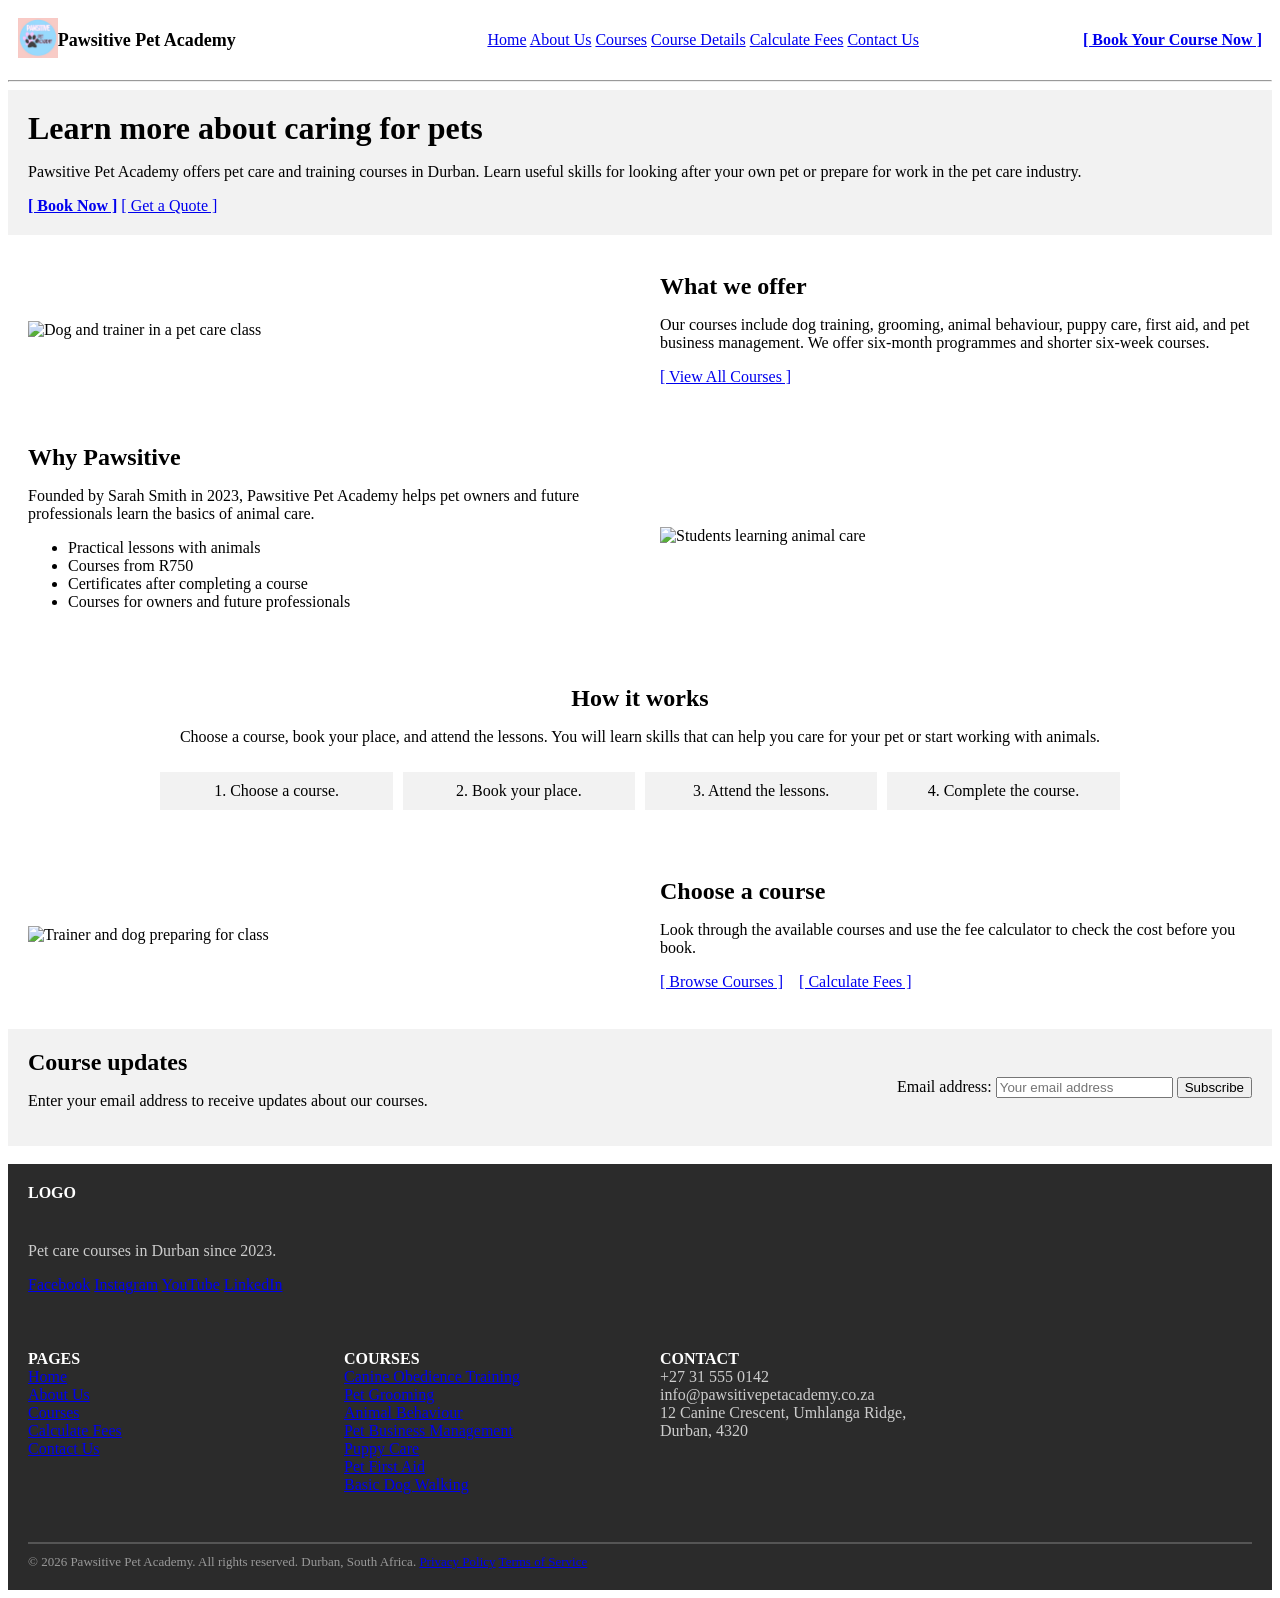
==== index.html @ 37ca7809 "removed redundent code" ====
<!DOCTYPE html>
<html lang="en">
<head>
  <meta charset="UTF-8">
  <meta name="viewport" content="width=device-width, initial-scale=1.0">
  <title>Pawsitive Pet Academy</title>
</head>
<body id="home">

  <table width="100%" cellpadding="10" cellspacing="0" border="0">
    <tr>
      <td width="30%" valign="middle">
        <table cellpadding="0" cellspacing="0" border="0">
          <tr>
            <td><img src="./images/xhaw logo.jpeg" alt="Pawsitive Pet Academy Logo" height="40"></td>
            <td><font size="4"><b>Pawsitive Pet Academy</b></font></td>
          </tr>
        </table>
      </td>
      <td width="50%" align="center" valign="middle">
        <a href="./index.html#home">Home</a> 
        <a href="./about.html#about">About Us</a> 
        <a href="./courses.html#courses">Courses</a> 
        <a href="./details.html#course-details">Course Details</a> 
        <a href="./calculate fees.html#calculate-fees">Calculate Fees</a> 
        <a href="./contact.html#contact">Contact Us</a>
      </td>
      <td width="20%" align="right" valign="middle">
        <a href="courses.html"><b>[ Book Your Course Now ]</b></a>
      </td>
    </tr>
  </table>
  <hr>

  <table width="100%" cellpadding="20" cellspacing="0" border="0" bgcolor="#f2f2f2">
    <tr>
      <td>
        <font size="6"><b>Learn more about caring for pets</b></font>
        <p>Pawsitive Pet Academy offers pet care and training courses in Durban. Learn useful skills
        for looking after your own pet or prepare for work in the pet care industry.</p>
        <a href="courses.html"><b>[ Book Now ]</b></a>
        
        <a href="calculate fees.html">[ Get a Quote ]</a>
      </td>
    </tr>
  </table>

  <br>

  <table width="100%" cellpadding="20" cellspacing="0" border="0">
    <tr>
      <td width="50%" valign="middle">
        <img src="https://images.unsplash.com/photo-1543466835-00a7907e9de1?w=800&q=80" width="100%" alt="Dog and trainer in a pet care class">
      </td>
      <td width="50%" valign="middle">
        <font size="5"><b>What we offer</b></font>
        <p>Our courses include dog training, grooming, animal behaviour, puppy care, first aid, and
        pet business management. We offer six-month programmes and shorter six-week courses.</p>
        <a href="courses.html">[ View All Courses ]</a>
      </td>
    </tr>
  </table>

  <br>

  <table width="100%" cellpadding="20" cellspacing="0" border="0">
    <tr>
      <td width="50%" valign="middle">
        <font size="5"><b>Why Pawsitive</b></font>
        <p>Founded by Sarah Smith in 2023, Pawsitive Pet Academy helps pet owners and future
        professionals learn the basics of animal care.</p>
        <ul>
          <li>Practical lessons with animals</li>
          <li>Courses from R750</li>
          <li>Certificates after completing a course</li>
          <li>Courses for owners and future professionals</li>
        </ul>
      </td>
      <td width="50%" valign="middle">
        <img src="https://images.unsplash.com/photo-1583511655857-d19b40a7a54e?w=800&q=80" width="100%" alt="Students learning animal care">
      </td>
    </tr>
  </table>

  <br>

  <table width="100%" cellpadding="20" cellspacing="0" border="0" align="center">
    <tr>
      <td align="center">
        <font size="5"><b>How it works</b></font>
        <p>Choose a course, book your place, and attend the lessons. You will learn skills that can
        help you care for your pet or start working with animals.</p>
        <table width="80%" cellpadding="10" cellspacing="10" border="0" align="center">
          <tr>
            <td width="25%" align="center" bgcolor="#f2f2f2">1. Choose a course.</td>
            <td width="25%" align="center" bgcolor="#f2f2f2">2. Book your place.</td>
            <td width="25%" align="center" bgcolor="#f2f2f2">3. Attend the lessons.</td>
            <td width="25%" align="center" bgcolor="#f2f2f2">4. Complete the course.</td>
          </tr>
        </table>
      </td>
    </tr>
  </table>

  <br>

  <table width="100%" cellpadding="20" cellspacing="0" border="0">
    <tr>
      <td width="50%" valign="middle">
        <img src="https://images.unsplash.com/photo-1601758228041-f3b2795255f1?w=800&q=80" width="100%" alt="Trainer and dog preparing for class">
      </td>
      <td width="50%" valign="middle">
        <font size="5"><b>Choose a course</b></font>
        <p>Look through the available courses and use the fee calculator to check the cost before
        you book.</p>
        <a href="courses.html">[ Browse Courses ]</a>
        &nbsp;&nbsp;
        <a href="calculate fees.html">[ Calculate Fees ]</a>
      </td>
    </tr>
  </table>

  <br>

  <table width="100%" cellpadding="20" cellspacing="0" border="0" bgcolor="#f2f2f2">
    <tr>
      <td width="50%" valign="middle">
        <font size="5"><b>Course updates</b></font>
        <p>Enter your email address to receive updates about our courses.</p>
      </td>
      <td width="50%" valign="middle" align="right">
        <form>
          <label for="newsletter-email">Email address:</label>
          <input id="newsletter-email" type="email" placeholder="Your email address" required>
          <button type="submit">Subscribe</button>
        </form>
      </td>
    </tr>
  </table>

  <br>

  <table width="100%" cellpadding="20" cellspacing="0" border="0" bgcolor="#2b2b2b">
    <tr>
      <td colspan="4"><font color="#ffffff"><b>LOGO</b></font></td>
    </tr>
    <tr>
      <td colspan="4">
        <font color="#cccccc">
          Pet care courses in Durban since 2023.
        </font>
        <p>
          <a href="contact.html">Facebook</a> 
          <a href="contact.html">Instagram</a> 
          <a href="contact.html">YouTube</a> 
          <a href="contact.html">LinkedIn</a>
        </p>
      </td>
    </tr>
    <tr valign="top">
      <td width="25%">
        <font color="#ffffff"><b>PAGES</b></font><br>
        <font color="#cccccc">
          <a href="index.html">Home</a><br>
          <a href="about.html">About Us</a><br>
          <a href="courses.html">Courses</a><br>
          <a href="calculate%20fees.html">Calculate Fees</a><br>
          <a href="contact.html">Contact Us</a>
        </font>
      </td>
      <td width="25%">
        <font color="#ffffff"><b>COURSES</b></font><br>
        <font color="#cccccc">
          <a href="details.html">Canine Obedience Training</a><br>
          <a href="details.html">Pet Grooming</a><br>
          <a href="details.html">Animal Behaviour</a><br>
          <a href="details.html">Pet Business Management</a><br>
          <a href="details.html">Puppy Care</a><br>
          <a href="details.html">Pet First Aid</a><br>
          <a href="details.html">Basic Dog Walking</a>
        </font>
      </td>
      <td width="25%">
        <font color="#ffffff"><b>CONTACT</b></font><br>
        <font color="#cccccc">
          +27 31 555 0142<br>
          info@pawsitivepetacademy.co.za<br>
          12 Canine Crescent, Umhlanga Ridge, Durban, 4320
        </font>
      </td>
      <td width="25%"></td>
    </tr>
    <tr>
      <td colspan="4">
        <hr color="#555555">
        <font color="#999999" size="2">
          &copy; 2026 Pawsitive Pet Academy. All rights reserved. Durban, South Africa.
          
          <a href="contact.html">Privacy Policy</a>
          
          <a href="contact.html">Terms of Service</a>
        </font>
      </td>
    </tr>
  </table>

</body>
</html>
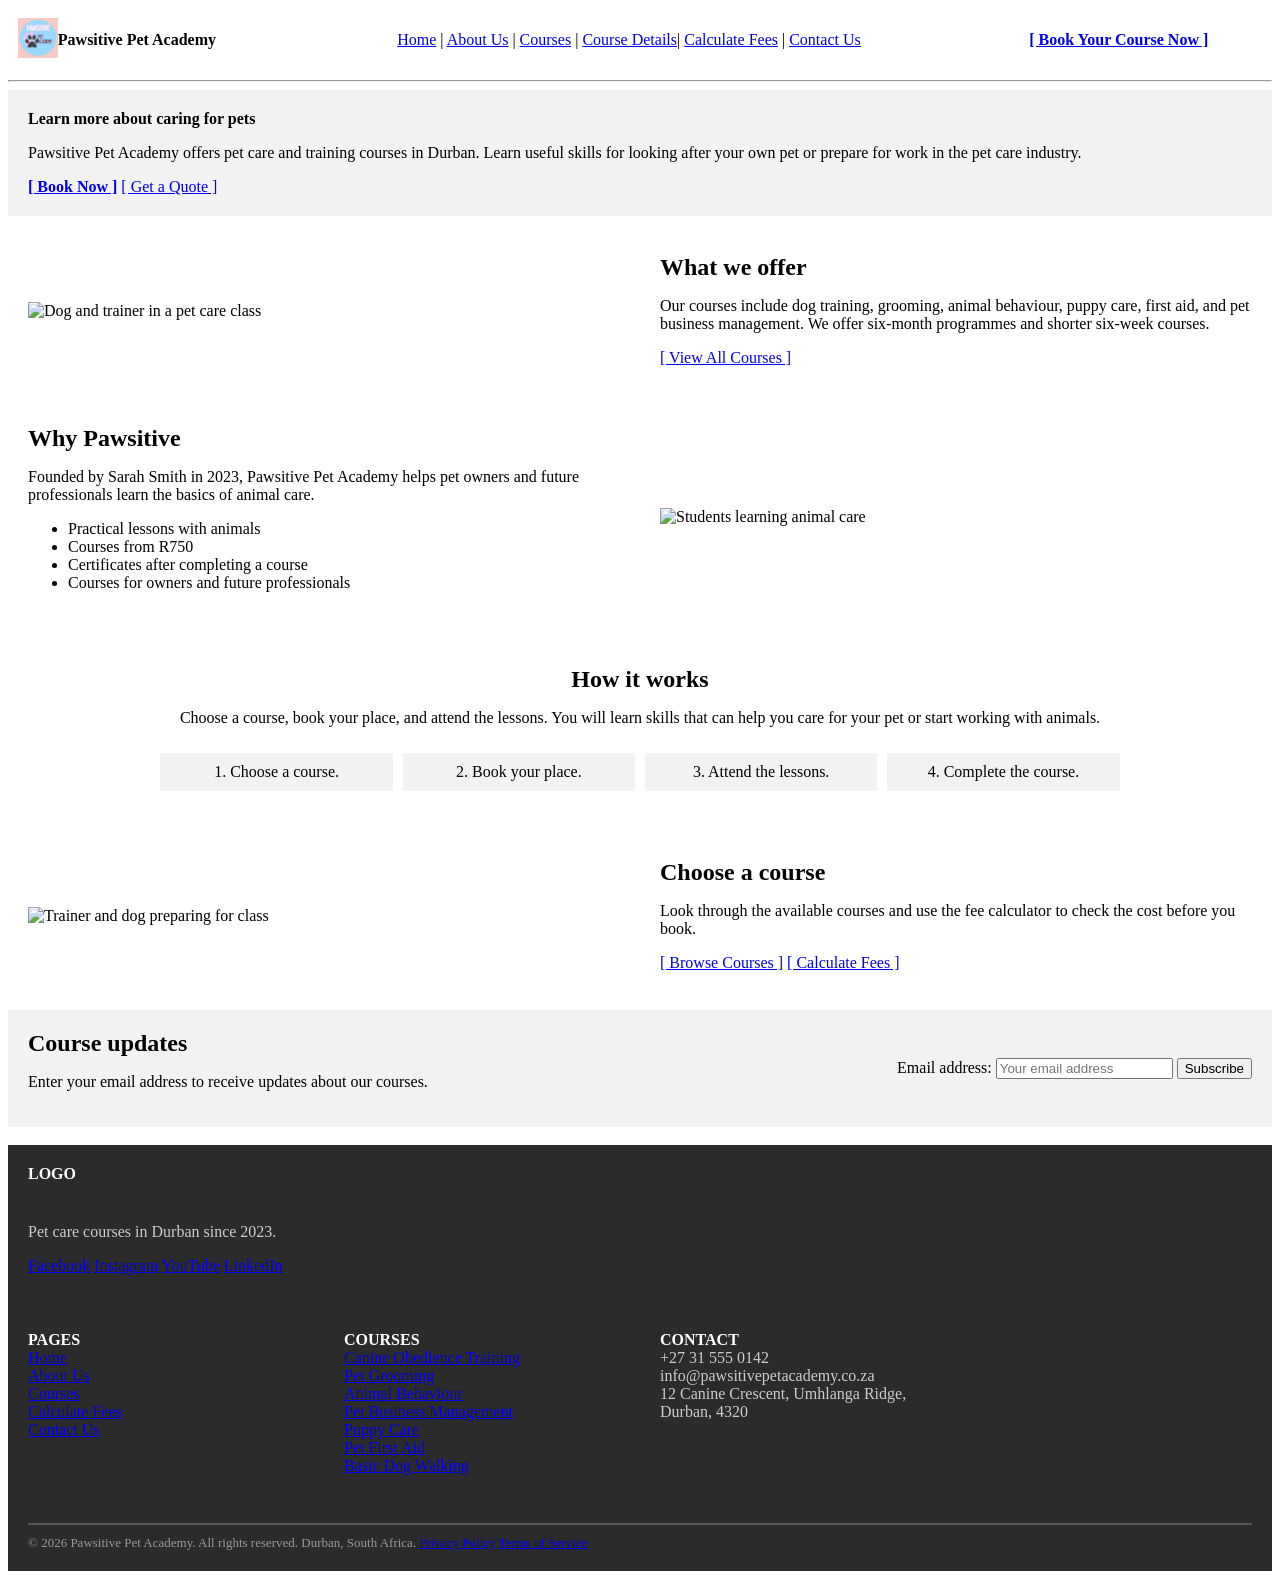
==== commit 8a326470: "updated index" ====
--- a/index.html
+++ b/index.html
@@ -7,25 +7,25 @@
 </head>
 <body id="home">
 
-  <table width="100%" cellpadding="10" cellspacing="0" border="0">
-    <tr>
-      <td width="30%" valign="middle">
-        <table cellpadding="0" cellspacing="0" border="0">
+  <table width="100%" cellpadding="10" cellspacing="0" >
+    <tr>
+      <td width="30%" >
+        <table cellpadding="0" cellspacing="0" >
           <tr>
             <td><img src="./images/xhaw logo.jpeg" alt="Pawsitive Pet Academy Logo" height="40"></td>
-            <td><font size="4"><b>Pawsitive Pet Academy</b></font></td>
+            <td><b>Pawsitive Pet Academy</b></td>
           </tr>
         </table>
       </td>
-      <td width="50%" align="center" valign="middle">
-        <a href="./index.html#home">Home</a> 
-        <a href="./about.html#about">About Us</a> 
-        <a href="./courses.html#courses">Courses</a> 
-        <a href="./details.html#course-details">Course Details</a> 
-        <a href="./calculate fees.html#calculate-fees">Calculate Fees</a> 
+      <td width="50%"  >
+        <a href="./index.html#home">Home</a> | 
+        <a href="./about.html#about">About Us</a> |
+        <a href="./courses.html#courses">Courses</a> |
+        <a href="./details.html#course-details">Course Details</a>| 
+        <a href="./calculate fees.html#calculate-fees">Calculate Fees</a> |
         <a href="./contact.html#contact">Contact Us</a>
       </td>
-      <td width="20%" align="right" valign="middle">
+      <td width="20%">
         <a href="courses.html"><b>[ Book Your Course Now ]</b></a>
       </td>
     </tr>
@@ -35,7 +35,7 @@
   <table width="100%" cellpadding="20" cellspacing="0" border="0" bgcolor="#f2f2f2">
     <tr>
       <td>
-        <font size="6"><b>Learn more about caring for pets</b></font>
+        <b>Learn more about caring for pets</b>
         <p>Pawsitive Pet Academy offers pet care and training courses in Durban. Learn useful skills
         for looking after your own pet or prepare for work in the pet care industry.</p>
         <a href="courses.html"><b>[ Book Now ]</b></a>
@@ -114,7 +114,7 @@
         <p>Look through the available courses and use the fee calculator to check the cost before
         you book.</p>
         <a href="courses.html">[ Browse Courses ]</a>
-        &nbsp;&nbsp;
+        
         <a href="calculate fees.html">[ Calculate Fees ]</a>
       </td>
     </tr>
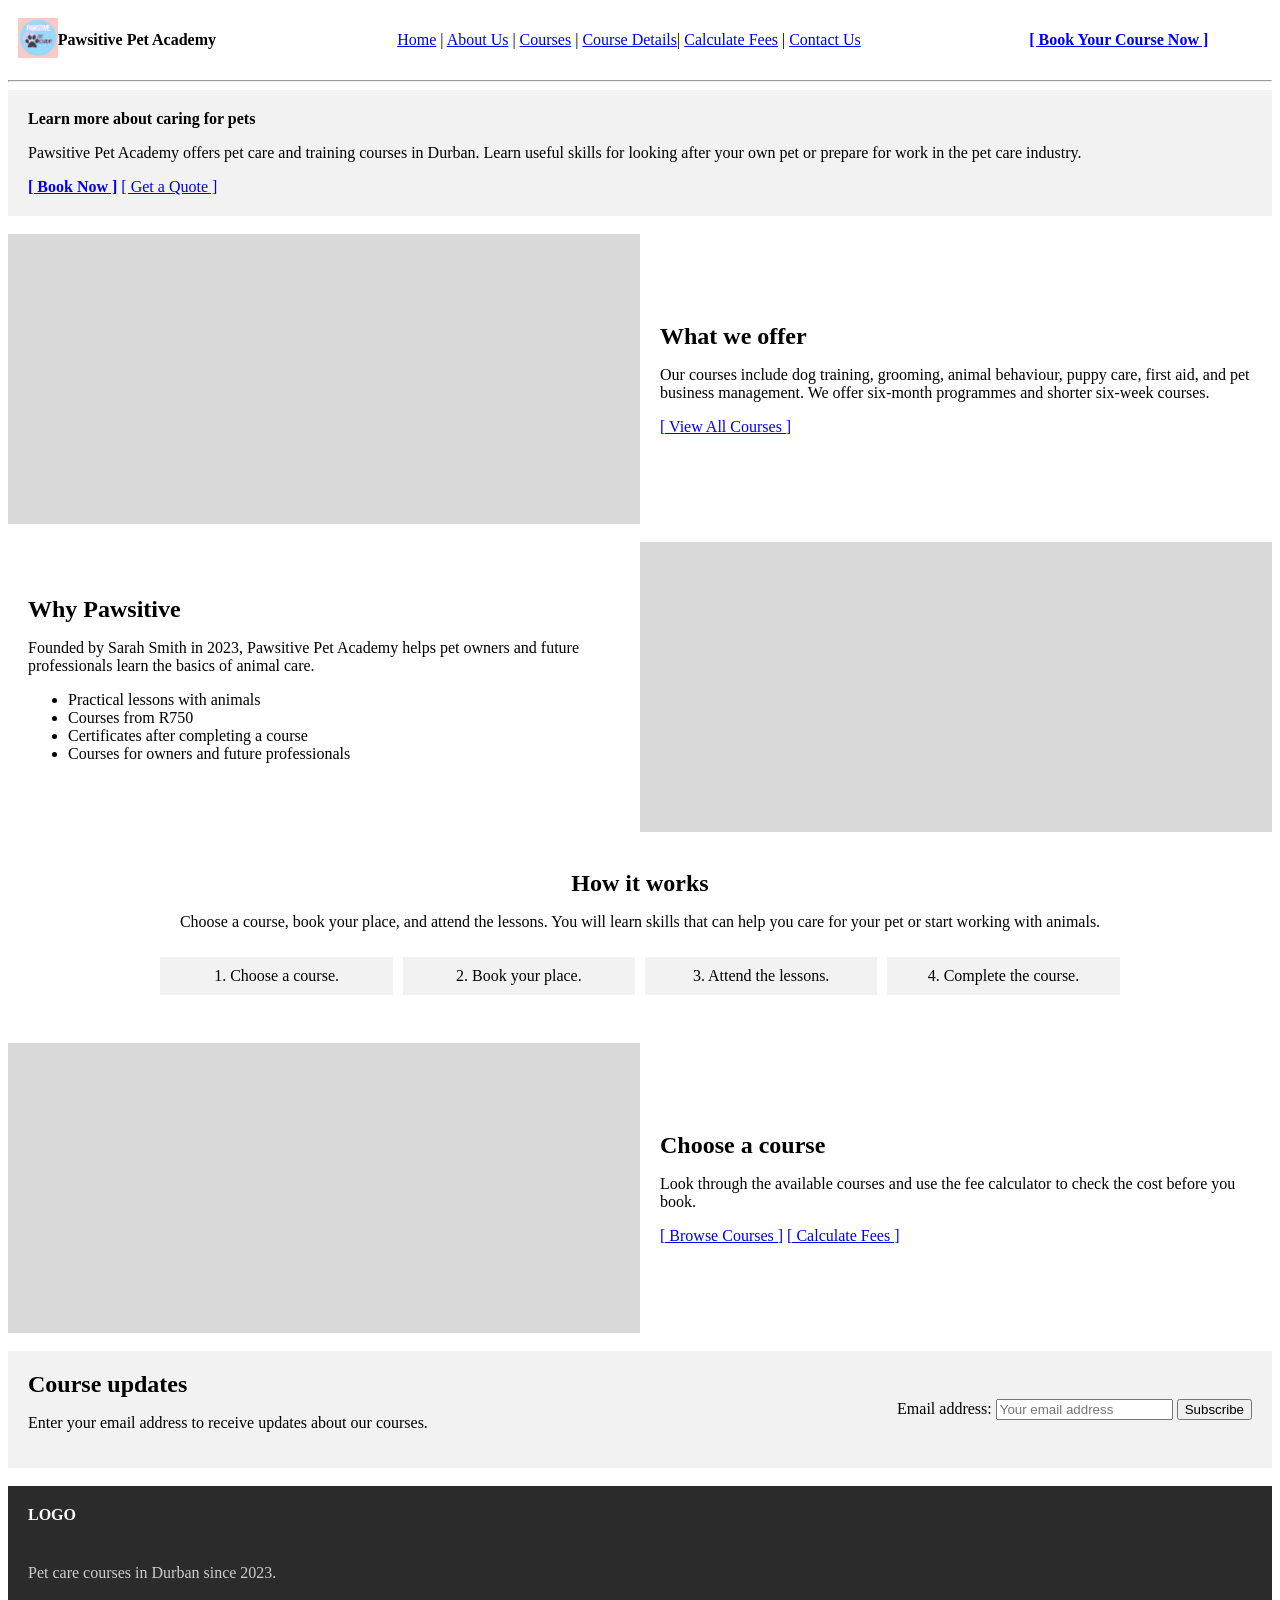
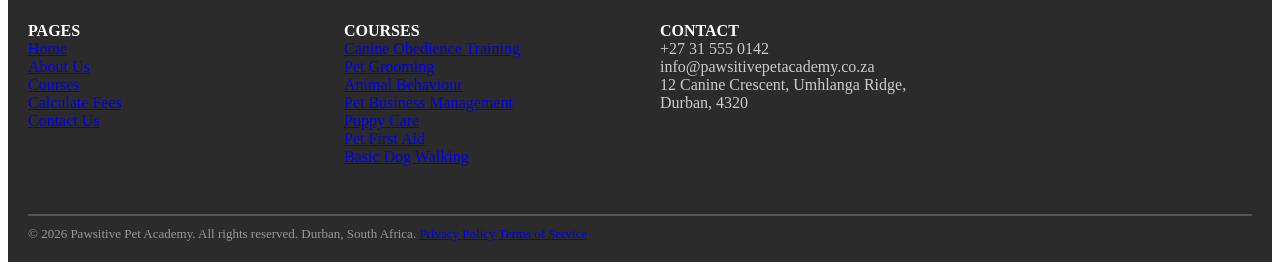
==== commit 6a261944: "updated html files" ====
--- a/index.html
+++ b/index.html
@@ -49,8 +49,8 @@
 
   <table width="100%" cellpadding="20" cellspacing="0" border="0">
     <tr>
-      <td width="50%" valign="middle">
-        <img src="https://images.unsplash.com/photo-1543466835-00a7907e9de1?w=800&q=80" width="100%" alt="Dog and trainer in a pet care class">
+      <td width="50%" height="250" valign="middle" bgcolor="#d9d9d9">
+        &nbsp;
       </td>
       <td width="50%" valign="middle">
         <font size="5"><b>What we offer</b></font>
@@ -76,8 +76,8 @@
           <li>Courses for owners and future professionals</li>
         </ul>
       </td>
-      <td width="50%" valign="middle">
-        <img src="https://images.unsplash.com/photo-1583511655857-d19b40a7a54e?w=800&q=80" width="100%" alt="Students learning animal care">
+      <td width="50%" height="250" valign="middle" bgcolor="#d9d9d9">
+        &nbsp;
       </td>
     </tr>
   </table>
@@ -106,8 +106,8 @@
 
   <table width="100%" cellpadding="20" cellspacing="0" border="0">
     <tr>
-      <td width="50%" valign="middle">
-        <img src="https://images.unsplash.com/photo-1601758228041-f3b2795255f1?w=800&q=80" width="100%" alt="Trainer and dog preparing for class">
+      <td width="50%" height="250" valign="middle" bgcolor="#d9d9d9">
+        &nbsp;
       </td>
       <td width="50%" valign="middle">
         <font size="5"><b>Choose a course</b></font>
@@ -149,12 +149,6 @@
         <font color="#cccccc">
           Pet care courses in Durban since 2023.
         </font>
-        <p>
-          <a href="contact.html">Facebook</a> 
-          <a href="contact.html">Instagram</a> 
-          <a href="contact.html">YouTube</a> 
-          <a href="contact.html">LinkedIn</a>
-        </p>
       </td>
     </tr>
     <tr valign="top">
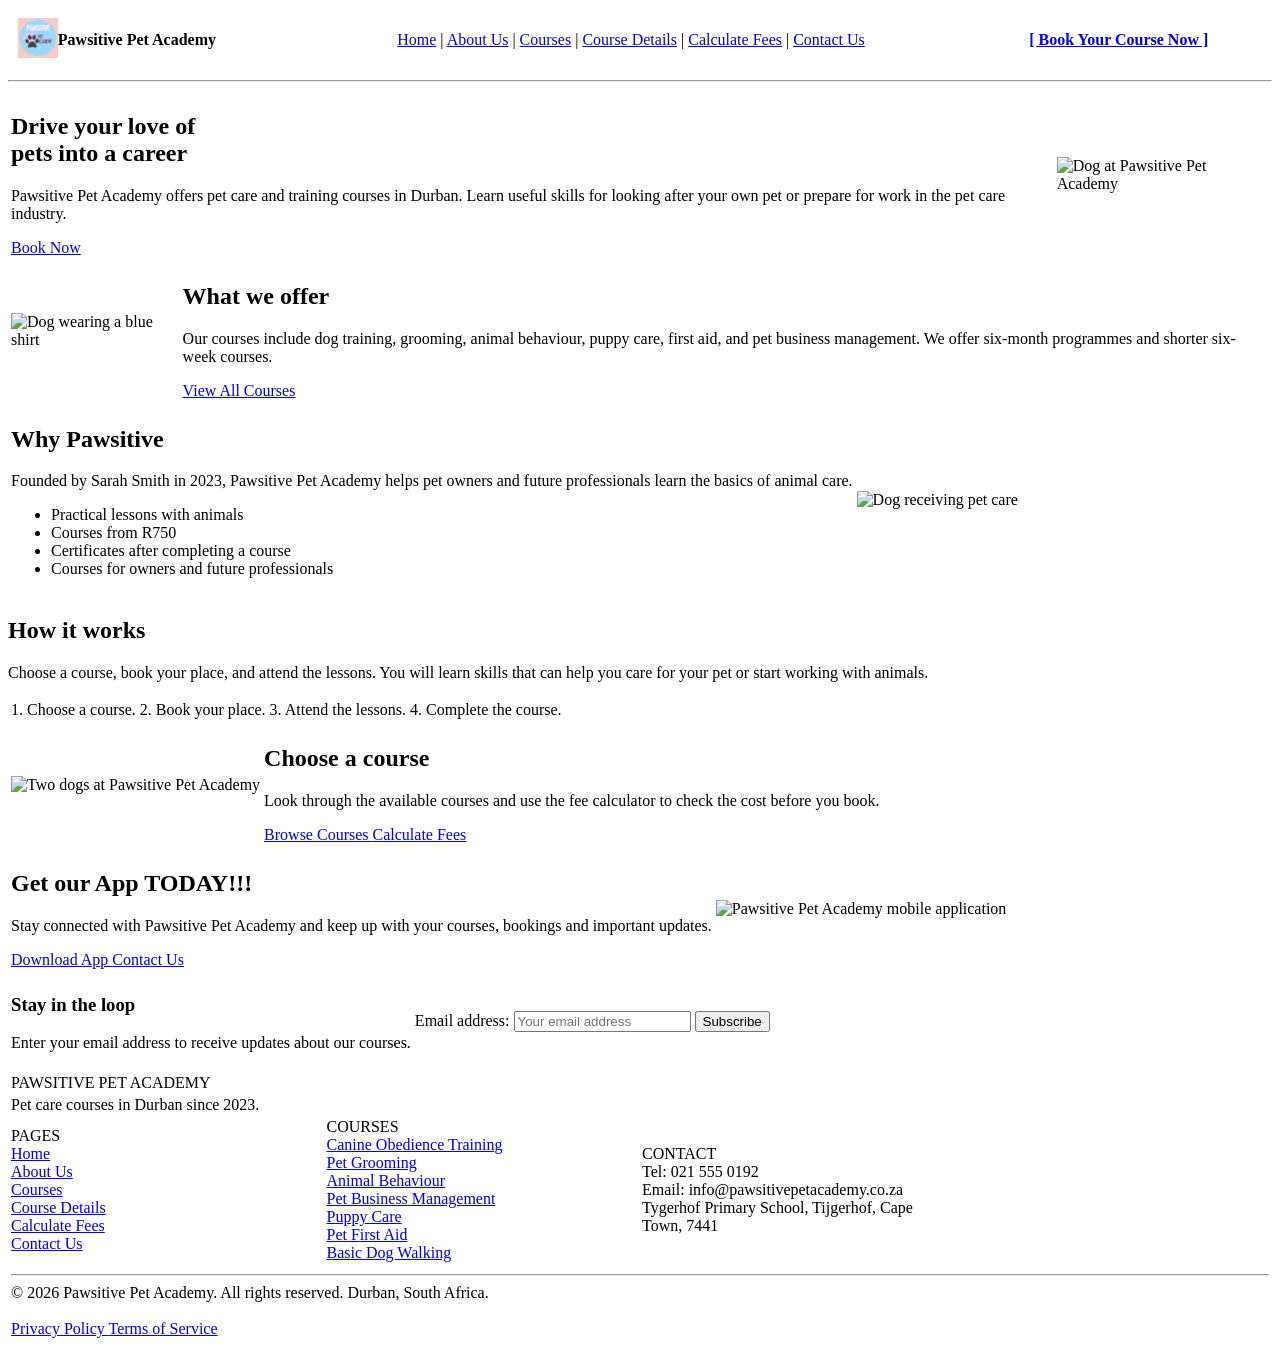
==== commit e6730b54: "updated changes" ====
--- a/index.html
+++ b/index.html
@@ -1,28 +1,33 @@
 <!DOCTYPE html>
 <html lang="en">
+
 <head>
-  <meta charset="UTF-8">
-  <meta name="viewport" content="width=device-width, initial-scale=1.0">
-  <title>Pawsitive Pet Academy</title>
+    <meta charset="UTF-8">
+    <meta name="viewport" content="width=device-width, initial-scale=1.0">
+
+    <title>Pawsitive Pet Academy</title>
 </head>
+
 <body id="home">
 
-  <table width="100%" cellpadding="10" cellspacing="0" >
+    <!-- Shared site header and navigation -->
+     
+  <table width="100%" cellpadding="10" cellspacing="0">
     <tr>
-      <td width="30%" >
-        <table cellpadding="0" cellspacing="0" >
+      <td width="30%">
+        <table cellpadding="0" cellspacing="0">
           <tr>
             <td><img src="./images/xhaw logo.jpeg" alt="Pawsitive Pet Academy Logo" height="40"></td>
             <td><b>Pawsitive Pet Academy</b></td>
           </tr>
         </table>
       </td>
-      <td width="50%"  >
-        <a href="./index.html#home">Home</a> | 
+      <td width="50%">
+        <a href="./index.html#home">Home</a> |
         <a href="./about.html#about">About Us</a> |
         <a href="./courses.html#courses">Courses</a> |
-        <a href="./details.html#course-details">Course Details</a>| 
-        <a href="./calculate fees.html#calculate-fees">Calculate Fees</a> |
+        <a href="./details.html#course-details">Course Details</a> |
+        <a href="./calculate%20fees.html#calculate-fees">Calculate Fees</a> |
         <a href="./contact.html#contact">Contact Us</a>
       </td>
       <td width="20%">
@@ -32,171 +37,537 @@
   </table>
   <hr>
 
-  <table width="100%" cellpadding="20" cellspacing="0" border="0" bgcolor="#f2f2f2">
-    <tr>
-      <td>
-        <b>Learn more about caring for pets</b>
-        <p>Pawsitive Pet Academy offers pet care and training courses in Durban. Learn useful skills
-        for looking after your own pet or prepare for work in the pet care industry.</p>
-        <a href="courses.html"><b>[ Book Now ]</b></a>
-        
-        <a href="calculate fees.html">[ Get a Quote ]</a>
-      </td>
-    </tr>
-  </table>
-
-  <br>
-
-  <table width="100%" cellpadding="20" cellspacing="0" border="0">
-    <tr>
-      <td width="50%" height="250" valign="middle" bgcolor="#d9d9d9">
-        &nbsp;
-      </td>
-      <td width="50%" valign="middle">
-        <font size="5"><b>What we offer</b></font>
-        <p>Our courses include dog training, grooming, animal behaviour, puppy care, first aid, and
-        pet business management. We offer six-month programmes and shorter six-week courses.</p>
-        <a href="courses.html">[ View All Courses ]</a>
-      </td>
-    </tr>
-  </table>
-
-  <br>
-
-  <table width="100%" cellpadding="20" cellspacing="0" border="0">
-    <tr>
-      <td width="50%" valign="middle">
-        <font size="5"><b>Why Pawsitive</b></font>
-        <p>Founded by Sarah Smith in 2023, Pawsitive Pet Academy helps pet owners and future
-        professionals learn the basics of animal care.</p>
-        <ul>
-          <li>Practical lessons with animals</li>
-          <li>Courses from R750</li>
-          <li>Certificates after completing a course</li>
-          <li>Courses for owners and future professionals</li>
-        </ul>
-      </td>
-      <td width="50%" height="250" valign="middle" bgcolor="#d9d9d9">
-        &nbsp;
-      </td>
-    </tr>
-  </table>
-
-  <br>
-
-  <table width="100%" cellpadding="20" cellspacing="0" border="0" align="center">
-    <tr>
-      <td align="center">
-        <font size="5"><b>How it works</b></font>
-        <p>Choose a course, book your place, and attend the lessons. You will learn skills that can
-        help you care for your pet or start working with animals.</p>
-        <table width="80%" cellpadding="10" cellspacing="10" border="0" align="center">
-          <tr>
-            <td width="25%" align="center" bgcolor="#f2f2f2">1. Choose a course.</td>
-            <td width="25%" align="center" bgcolor="#f2f2f2">2. Book your place.</td>
-            <td width="25%" align="center" bgcolor="#f2f2f2">3. Attend the lessons.</td>
-            <td width="25%" align="center" bgcolor="#f2f2f2">4. Complete the course.</td>
-          </tr>
-        </table>
-      </td>
-    </tr>
-  </table>
-
-  <br>
-
-  <table width="100%" cellpadding="20" cellspacing="0" border="0">
-    <tr>
-      <td width="50%" height="250" valign="middle" bgcolor="#d9d9d9">
-        &nbsp;
-      </td>
-      <td width="50%" valign="middle">
-        <font size="5"><b>Choose a course</b></font>
-        <p>Look through the available courses and use the fee calculator to check the cost before
-        you book.</p>
-        <a href="courses.html">[ Browse Courses ]</a>
-        
-        <a href="calculate fees.html">[ Calculate Fees ]</a>
-      </td>
-    </tr>
-  </table>
-
-  <br>
-
-  <table width="100%" cellpadding="20" cellspacing="0" border="0" bgcolor="#f2f2f2">
-    <tr>
-      <td width="50%" valign="middle">
-        <font size="5"><b>Course updates</b></font>
-        <p>Enter your email address to receive updates about our courses.</p>
-      </td>
-      <td width="50%" valign="middle" align="right">
-        <form>
-          <label for="newsletter-email">Email address:</label>
-          <input id="newsletter-email" type="email" placeholder="Your email address" required>
-          <button type="submit">Subscribe</button>
-        </form>
-      </td>
-    </tr>
-  </table>
-
-  <br>
-
-  <table width="100%" cellpadding="20" cellspacing="0" border="0" bgcolor="#2b2b2b">
-    <tr>
-      <td colspan="4"><font color="#ffffff"><b>LOGO</b></font></td>
-    </tr>
-    <tr>
-      <td colspan="4">
-        <font color="#cccccc">
-          Pet care courses in Durban since 2023.
-        </font>
-      </td>
-    </tr>
-    <tr valign="top">
-      <td width="25%">
-        <font color="#ffffff"><b>PAGES</b></font><br>
-        <font color="#cccccc">
-          <a href="index.html">Home</a><br>
-          <a href="about.html">About Us</a><br>
-          <a href="courses.html">Courses</a><br>
-          <a href="calculate%20fees.html">Calculate Fees</a><br>
-          <a href="contact.html">Contact Us</a>
-        </font>
-      </td>
-      <td width="25%">
-        <font color="#ffffff"><b>COURSES</b></font><br>
-        <font color="#cccccc">
-          <a href="details.html">Canine Obedience Training</a><br>
-          <a href="details.html">Pet Grooming</a><br>
-          <a href="details.html">Animal Behaviour</a><br>
-          <a href="details.html">Pet Business Management</a><br>
-          <a href="details.html">Puppy Care</a><br>
-          <a href="details.html">Pet First Aid</a><br>
-          <a href="details.html">Basic Dog Walking</a>
-        </font>
-      </td>
-      <td width="25%">
-        <font color="#ffffff"><b>CONTACT</b></font><br>
-        <font color="#cccccc">
-          +27 31 555 0142<br>
-          info@pawsitivepetacademy.co.za<br>
-          12 Canine Crescent, Umhlanga Ridge, Durban, 4320
-        </font>
-      </td>
-      <td width="25%"></td>
-    </tr>
-    <tr>
-      <td colspan="4">
-        <hr color="#555555">
-        <font color="#999999" size="2">
-          &copy; 2026 Pawsitive Pet Academy. All rights reserved. Durban, South Africa.
-          
-          <a href="contact.html">Privacy Policy</a>
-          
-          <a href="contact.html">Terms of Service</a>
-        </font>
-      </td>
-    </tr>
-  </table>
+
+    <!-- Homepage hero and primary calls to action -->
+
+    <section class="hero">
+
+        <table class="hero-table">
+
+            <tr>
+
+                <td class="hero-content">
+
+                    <h1>
+                        Drive your love of<br>
+                        pets into a career
+                    </h1>
+
+                    <p>
+                        Pawsitive Pet Academy offers pet care and training
+                        courses in Durban. Learn useful skills for looking
+                        after your own pet or prepare for work in the pet
+                        care industry.
+                    </p>
+
+                    <a href="./courses.html" class="button">
+                        Book Now
+                    </a>
+
+                </td>
+
+                <td class="hero-image-area">
+
+                    
+                    <img
+                        src="./images/dog1.jpg"
+                        alt="Dog at Pawsitive Pet Academy"
+                    >
+
+                </td>
+
+            </tr>
+
+        </table>
+
+    </section>
+
+
+        <!-- Overview of the academy's courses and services -->
+
+    <section class="section">
+
+        <table class="section-table">
+
+            <tr>
+
+                <td class="image-cell">
+
+                    <img
+                        src="./images/dog2.jpg"
+                        alt="Dog wearing a blue shirt"
+                    >
+
+                </td>
+
+                <td class="text-cell">
+
+                    <h2>
+                        What we offer
+                    </h2>
+
+                    <p>
+                        Our courses include dog training, grooming,
+                        animal behaviour, puppy care, first aid, and
+                        pet business management. We offer six-month
+                        programmes and shorter six-week courses.
+                    </p>
+
+                    <a href="./courses.html" class="button">
+                        View All Courses
+                    </a>
+
+                </td>
+
+            </tr>
+
+        </table>
+
+    </section>
+
+
+        <!-- Academy benefits and learning approach -->
+
+    <section class="section grey-section">
+
+        <table class="section-table">
+
+            <tr>
+
+                <td class="text-cell">
+
+                    <h2>
+                        Why Pawsitive
+                    </h2>
+
+                    <p>
+                        Founded by Sarah Smith in 2023, Pawsitive Pet
+                        Academy helps pet owners and future professionals
+                        learn the basics of animal care.
+                    </p>
+
+                    <ul>
+
+                        <li>
+                            Practical lessons with animals
+                        </li>
+
+                        <li>
+                            Courses from R750
+                        </li>
+
+                        <li>
+                            Certificates after completing a course
+                        </li>
+
+                        <li>
+                            Courses for owners and future professionals
+                        </li>
+
+                    </ul>
+
+                </td>
+
+                <td class="image-cell">
+
+                    <img
+                        src="./images/dog3.jpg"
+                        alt="Dog receiving pet care"
+                    >
+
+                </td>
+
+            </tr>
+
+        </table>
+
+    </section>
+
+
+        <!-- Steps from choosing a course to completing it -->
+
+    <section class="how-it-works">
+
+        <h2>
+            How it works
+        </h2>
+
+        <p>
+            Choose a course, book your place, and attend the lessons.
+            You will learn skills that can help you care for your pet
+            or start working with animals.
+        </p>
+
+        <table class="steps-table">
+
+            <tr>
+
+                <td class="step">
+                    1. Choose a course.
+                </td>
+
+                <td class="step">
+                    2. Book your place.
+                </td>
+
+                <td class="step">
+                    3. Attend the lessons.
+                </td>
+
+                <td class="step">
+                    4. Complete the course.
+                </td>
+
+            </tr>
+
+        </table>
+
+    </section>
+
+
+        <!-- Course selection call to action -->
+
+    <section class="section">
+
+        <table class="section-table">
+
+            <tr>
+
+                <td class="image-cell">
+
+                    <img
+                        src="./images/dog4.jpg"
+                        alt="Two dogs at Pawsitive Pet Academy"
+                    >
+
+                </td>
+
+                <td class="text-cell">
+
+                    <h2>
+                        Choose a course
+                    </h2>
+
+                    <p>
+                        Look through the available courses and use
+                        the fee calculator to check the cost before
+                        you book.
+                    </p>
+
+                    <a href="./courses.html" class="button">
+                        Browse Courses
+                    </a>
+
+                    <a href="./calculate%20fees.html" class="button-light">
+                        Calculate Fees
+                    </a>
+
+                </td>
+
+            </tr>
+
+        </table>
+
+    </section>
+
+
+    <!-- =========================
+         APP SECTION
+    ========================== -->
+
+    <section class="app-section">
+
+        <table class="app-table">
+
+            <tr>
+
+                <td class="app-text">
+
+                    <h2>
+                        Get our App TODAY!!!
+                    </h2>
+
+                    <p>
+                        Stay connected with Pawsitive Pet Academy
+                        and keep up with your courses, bookings and
+                        important updates.
+                    </p>
+
+                    <a href="./courses.html" class="button">
+                        Download App
+                    </a>
+
+                    <a href="./contact.html" class="button-light">
+                        Contact Us
+                    </a>
+
+                </td>
+
+                <td class="app-image">
+
+                    <img
+                        src="./images/app.png"
+                        alt="Pawsitive Pet Academy mobile application"
+                    >
+
+                </td>
+
+            </tr>
+
+        </table>
+
+    </section>
+
+
+    <!-- =========================
+         NEWSLETTER
+    ========================== -->
+
+    <section class="newsletter">
+
+        <table class="newsletter-table">
+
+            <tr>
+
+                <td class="newsletter-text">
+
+                    <h3>
+                        Stay in the loop
+                    </h3>
+
+                    <p>
+                        Enter your email address to receive updates
+                        about our courses.
+                    </p>
+
+                </td>
+
+                <td class="newsletter-form">
+
+                    <form>
+
+                        <label for="newsletter-email">
+                            Email address:
+                        </label>
+
+                        <input
+                            id="newsletter-email"
+                            type="email"
+                            placeholder="Your email address"
+                            required
+                        >
+
+                        <button type="submit">
+                            Subscribe
+                        </button>
+
+                    </form>
+
+                </td>
+
+            </tr>
+
+        </table>
+
+    </section>
+
+
+    <!-- =========================
+         FOOTER
+    ========================== -->
+
+    <footer class="footer">
+
+        <table class="footer-table">
+
+            <tr>
+
+                <td colspan="4">
+
+                    <div class="footer-heading">
+                        PAWSITIVE PET ACADEMY
+                    </div>
+
+                </td>
+
+            </tr>
+
+            <tr>
+
+                <td colspan="4">
+
+                    <div class="footer-text">
+                        Pet care courses in Durban since 2023.
+                    </div>
+
+                </td>
+
+            </tr>
+
+            <tr>
+
+                <!-- PAGES -->
+
+                <td width="25%">
+
+                    <div class="footer-heading">
+                        PAGES
+                    </div>
+
+                    <div class="footer-text">
+
+                        <a href="./index.html">
+                            Home
+                        </a>
+                        <br>
+
+                        <a href="./about.html">
+                            About Us
+                        </a>
+                        <br>
+
+                        <a href="./courses.html">
+                            Courses
+                        </a>
+                        <br>
+
+                        <a href="./details.html">
+                            Course Details
+                        </a>
+                        <br>
+
+                        <a href="./calculate%20fees.html">
+                            Calculate Fees
+                        </a>
+                        <br>
+
+                        <a href="./contact.html">
+                            Contact Us
+                        </a>
+
+                    </div>
+
+                </td>
+
+
+                <!-- COURSES -->
+
+                <td width="25%">
+
+                    <div class="footer-heading">
+                        COURSES
+                    </div>
+
+                    <div class="footer-text">
+
+                        <a href="./details.html">
+                            Canine Obedience Training
+                        </a>
+                        <br>
+
+                        <a href="./pet-grooming.html">
+                            Pet Grooming
+                        </a>
+                        <br>
+
+                        <a href="./animal-behaviour.html">
+                            Animal Behaviour
+                        </a>
+                        <br>
+
+                        <a href="./pet-business-management.html">
+                            Pet Business Management
+                        </a>
+                        <br>
+
+                        <a href="./puppy-care.html">
+                            Puppy Care
+                        </a>
+                        <br>
+
+                        <a href="./pet-first-aid.html">
+                            Pet First Aid
+                        </a>
+                        <br>
+
+                        <a href="./basic-dog-walking.html">
+                            Basic Dog Walking
+                        </a>
+
+                    </div>
+
+                </td>
+
+
+                <!-- CONTACT -->
+
+                <td width="25%">
+
+                    <div class="footer-heading">
+                        CONTACT
+                    </div>
+
+                    <div class="footer-text">
+
+                        Tel: 021 555 0192
+                        <br>
+
+                        Email: info@pawsitivepetacademy.co.za
+                        <br>
+
+                        Tygerhof Primary School,
+                        Tijgerhof,
+                        Cape Town, 7441
+
+                    </div>
+
+                </td>
+
+
+                <!-- EMPTY COLUMN -->
+
+                <td width="25%">
+                </td>
+
+            </tr>
+
+
+            <!-- COPYRIGHT -->
+
+            <tr>
+
+                <td colspan="4">
+
+                    <hr>
+
+                    <div class="copyright">
+
+                        &copy; 2026 Pawsitive Pet Academy.
+                        All rights reserved.
+                        Durban, South Africa.
+
+                        <br><br>
+
+                        <a href="./contact.html">
+                            Privacy Policy
+                        </a>
+
+                        
+
+                        <a href="./contact.html">
+                            Terms of Service
+                        </a>
+
+                    </div>
+
+                </td>
+
+            </tr>
+
+        </table>
+
+    </footer>
 
 </body>
+
 </html>
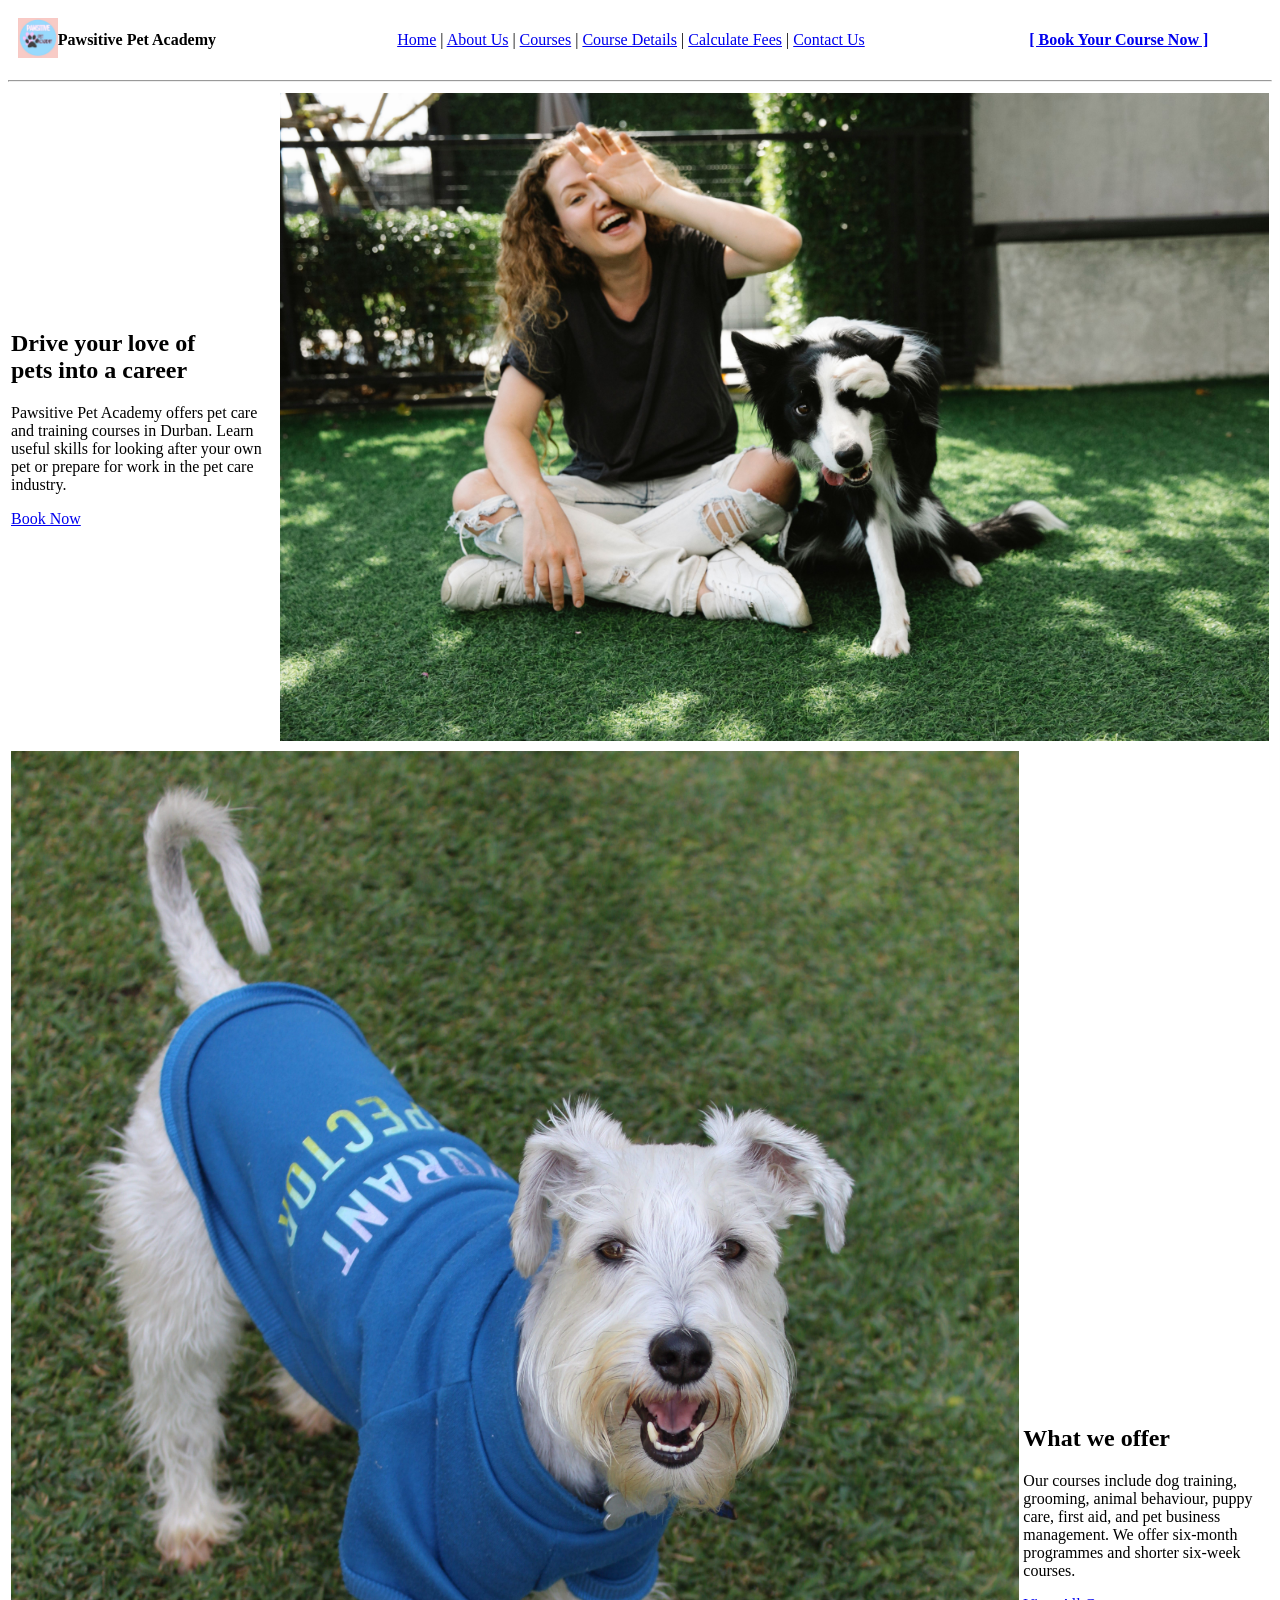
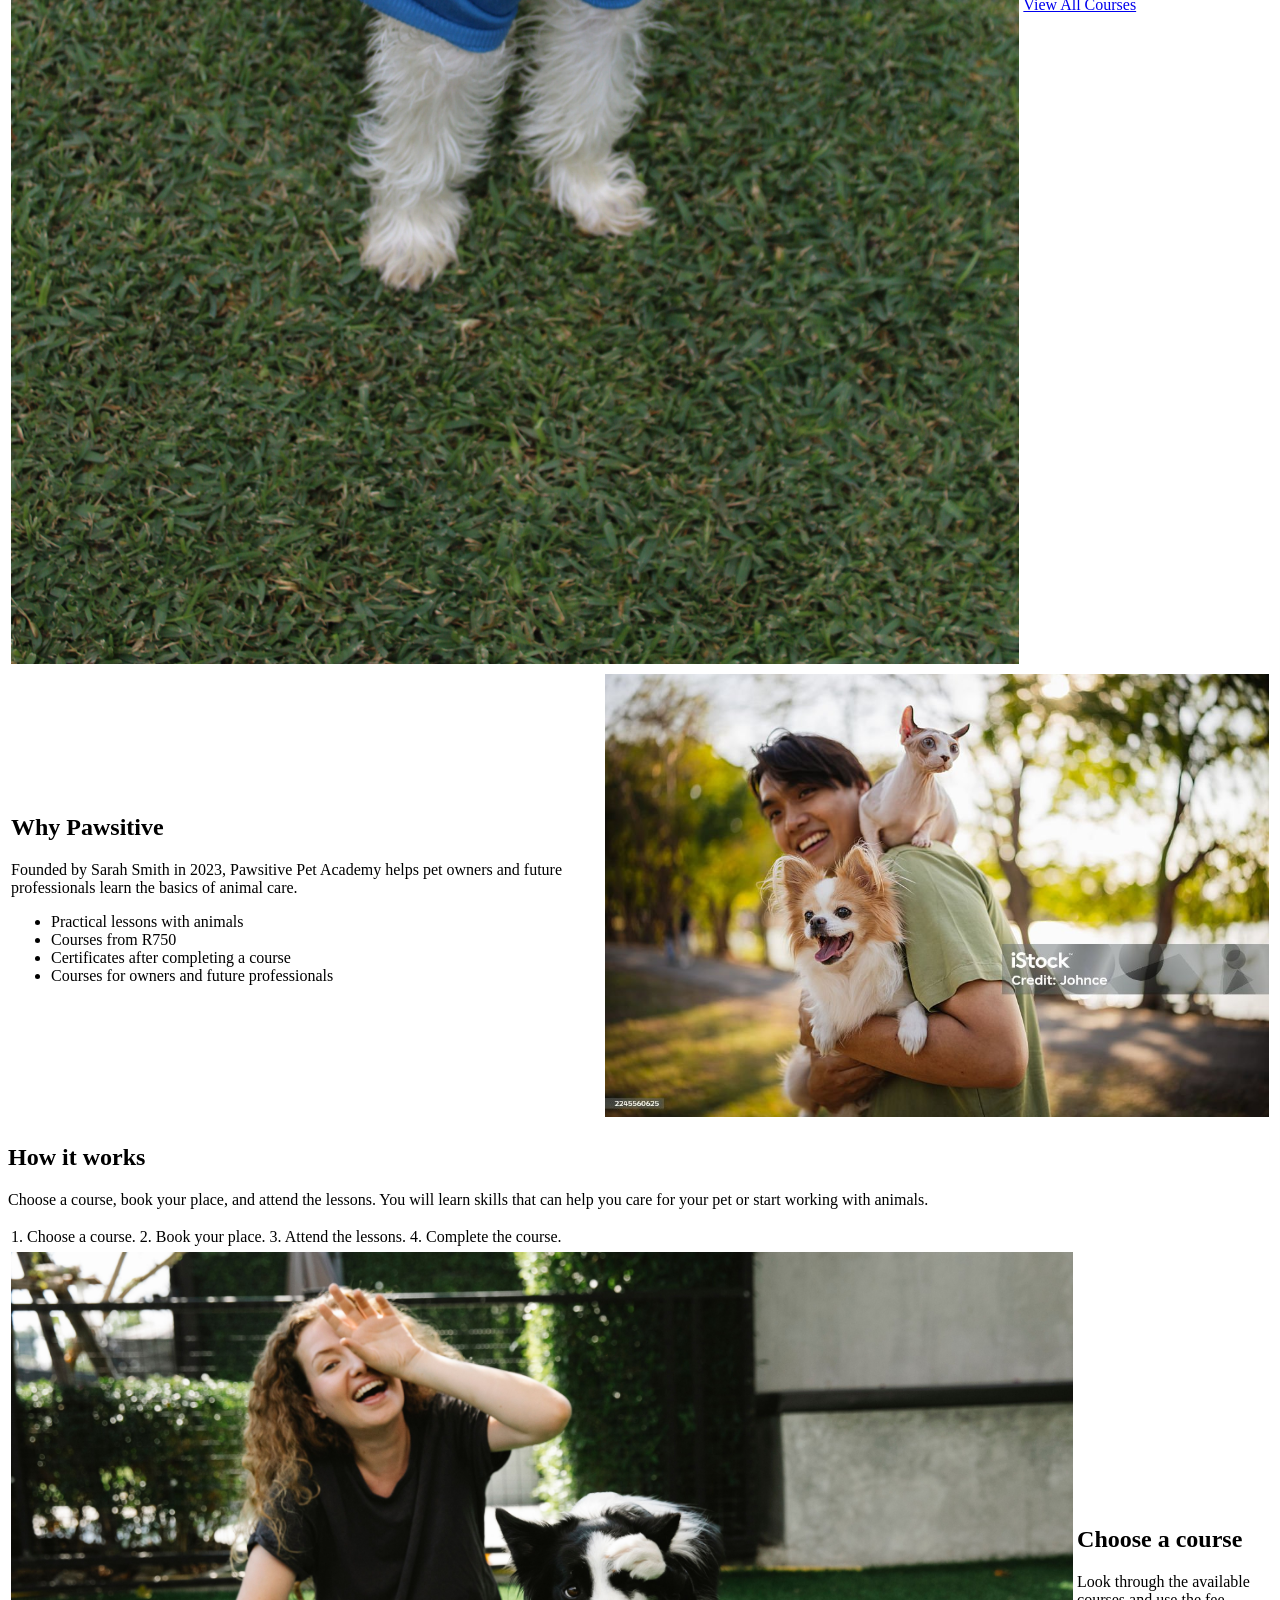
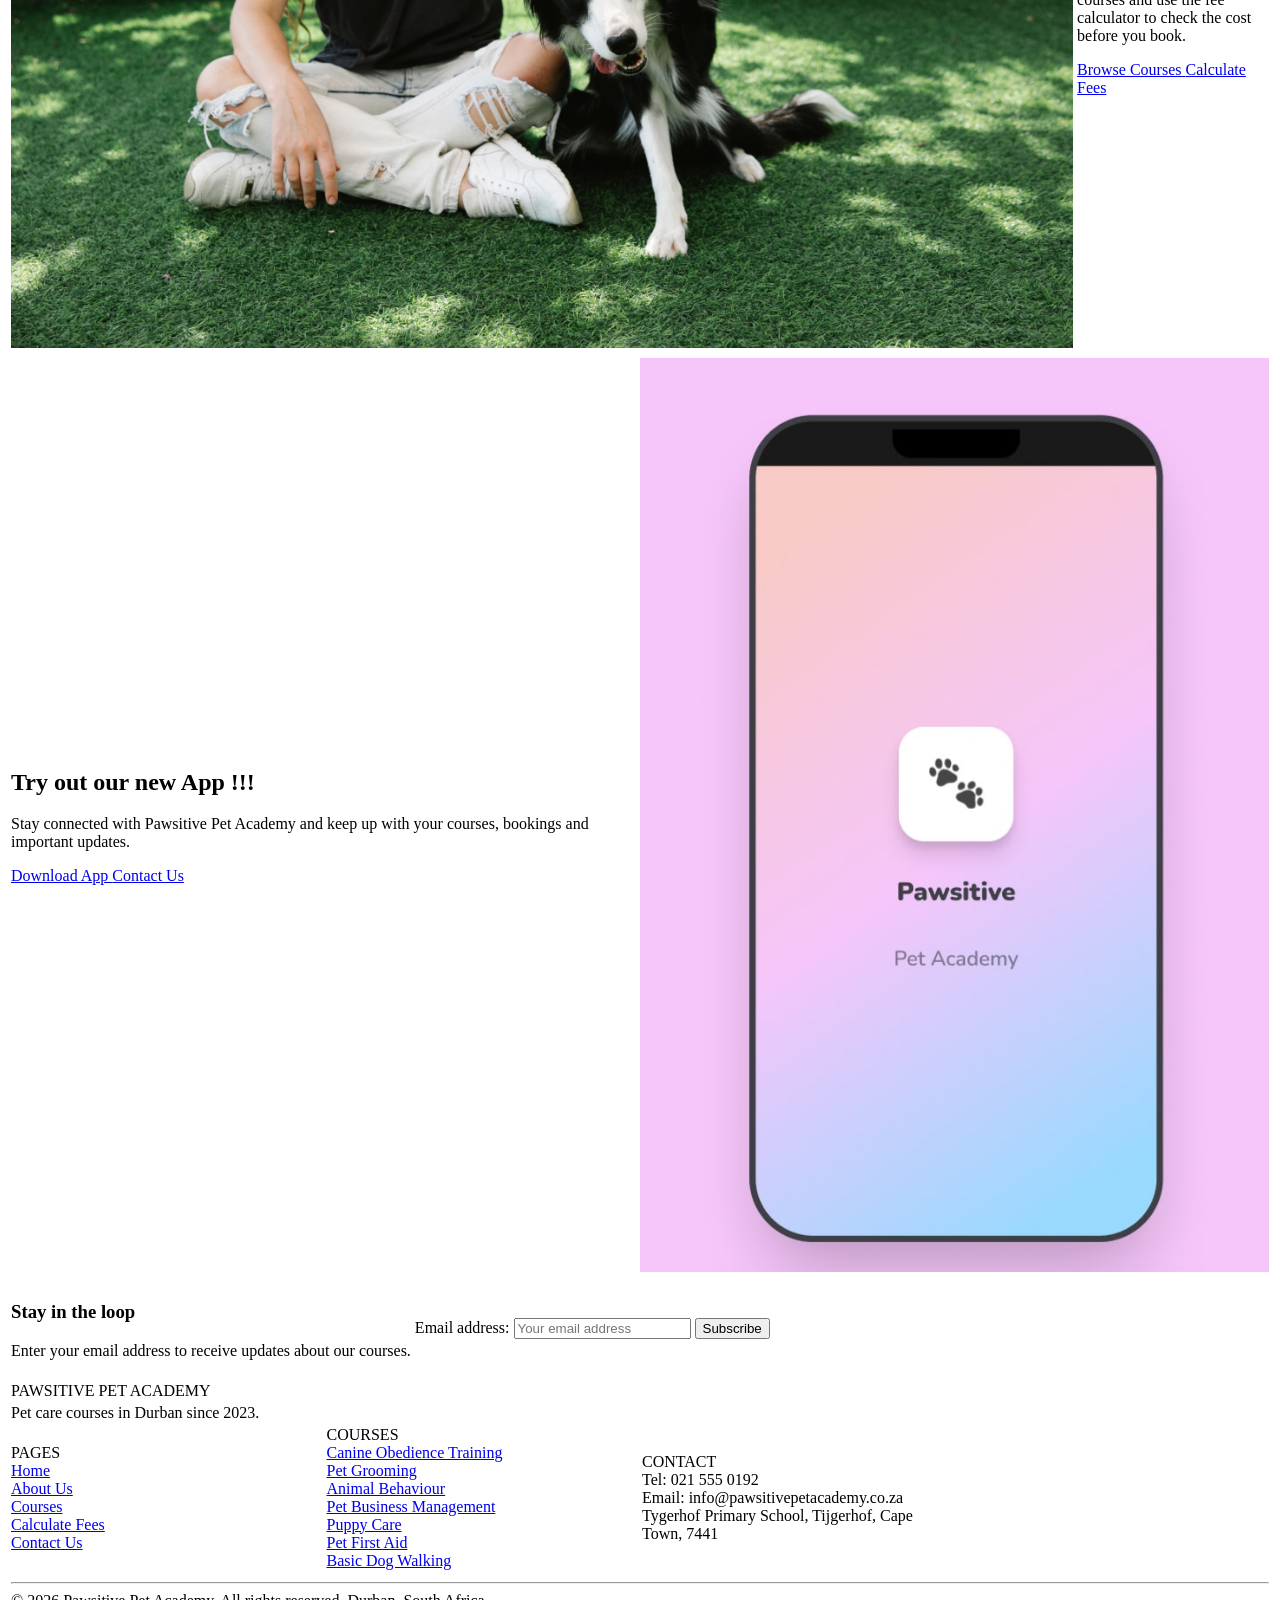
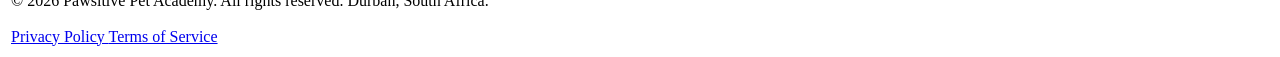
==== commit 58231172: "updated html files" ====
--- a/index.html
+++ b/index.html
@@ -2,22 +2,21 @@
 <html lang="en">
 
 <head>
-    <meta charset="UTF-8">
-    <meta name="viewport" content="width=device-width, initial-scale=1.0">
-
-    <title>Pawsitive Pet Academy</title>
+<meta charset="UTF-8">
+<meta name="viewport" content="width=device-width, initial-scale=1.0">
+<title>Pawsitive Pet Academy</title>
 </head>
 
 <body id="home">
 
-    <!-- Shared site header and navigation -->
+ <!-- Shared site header and navigation -->
      
   <table width="100%" cellpadding="10" cellspacing="0">
     <tr>
       <td width="30%">
         <table cellpadding="0" cellspacing="0">
           <tr>
-            <td><img src="./images/xhaw logo.jpeg" alt="Pawsitive Pet Academy Logo" height="40"></td>
+            <td><img src="./images/xhaw logo.jpeg" alt="Pawsitive Pet Academy Logo" height="40" style="width:auto; max-width:100%;"></td>
             <td><b>Pawsitive Pet Academy</b></td>
           </tr>
         </table>
@@ -39,63 +38,58 @@
 
 
     <!-- Homepage hero and primary calls to action -->
-
-    <section class="hero">
-
-        <table class="hero-table">
-
-            <tr>
-
-                <td class="hero-content">
-
-                    <h1>
-                        Drive your love of<br>
-                        pets into a career
-                    </h1>
-
-                    <p>
-                        Pawsitive Pet Academy offers pet care and training
-                        courses in Durban. Learn useful skills for looking
-                        after your own pet or prepare for work in the pet
-                        care industry.
-                    </p>
-
-                    <a href="./courses.html" class="button">
-                        Book Now
-                    </a>
-
-                </td>
-
-                <td class="hero-image-area">
+<section class="hero">
+      <table class="hero-table">
+
+        <tr>
+          <td class="hero-content">
+
+                <h1>
+                   Drive your love of<br>
+                   pets into a career
+                </h1>
+
+                 <p>
+                    Pawsitive Pet Academy offers pet care and training
+                    courses in Durban. Learn useful skills for looking
+                    after your own pet or prepare for work in the pet
+                    care industry.
+                 </p>
+
+  <a href="./courses.html" class="button">
+      Book Now
+  </a>
+
+      </td>
+
+        <td class="hero-image-area">
 
                     
+        <img src="./images/pet and owner.jpg" alt="Dog at Pawsitive Pet Academy" style="width:100%; height:auto;">
+
+        </td>
+
+        </tr>
+
+        </table>
+
+    </section>
+
+
+        <!-- Overview of the academy's courses and services -->
+
+    <section class="section">
+
+        <table class="section-table">
+
+            <tr>
+
+                <td class="image-cell">
+
                     <img
-                        src="./images/dog1.jpg"
-                        alt="Dog at Pawsitive Pet Academy"
-                    >
-
-                </td>
-
-            </tr>
-
-        </table>
-
-    </section>
-
-
-        <!-- Overview of the academy's courses and services -->
-
-    <section class="section">
-
-        <table class="section-table">
-
-            <tr>
-
-                <td class="image-cell">
-
-                    <img
-                        src="./images/dog2.jpg"
+                        src="./images/dog.jpg"
                         alt="Dog wearing a blue shirt"
+                        style="width:100%; height:auto;"
                     >
 
                 </td>
@@ -171,8 +165,9 @@
                 <td class="image-cell">
 
                     <img
-                        src="./images/dog3.jpg"
-                        alt="Dog receiving pet care"
+                        src="./images/owner dog and cat.jpg"
+                        alt="Receiving pet care"
+                        style="width:100%; height:auto;"
                     >
 
                 </td>
@@ -236,8 +231,9 @@
                 <td class="image-cell">
 
                     <img
-                        src="./images/dog4.jpg"
-                        alt="Two dogs at Pawsitive Pet Academy"
+                        src="./images/pet and owner.jpg"
+                        alt="pet and owner at Pawsitive Pet Academy"
+                        style="width:100%; height:auto;"
                     >
 
                 </td>
@@ -258,7 +254,7 @@
                         Browse Courses
                     </a>
 
-                    <a href="./calculate%20fees.html" class="button-light">
+                    <a href="./calculate-fees.html" class="button-light">
                         Calculate Fees
                     </a>
 
@@ -271,9 +267,7 @@
     </section>
 
 
-    <!-- =========================
-         APP SECTION
-    ========================== -->
+    <!-- Inforing the user that we now have an application available -->
 
     <section class="app-section">
 
@@ -284,7 +278,7 @@
                 <td class="app-text">
 
                     <h2>
-                        Get our App TODAY!!!
+                        Try out our new App !!!
                     </h2>
 
                     <p>
@@ -306,8 +300,9 @@
                 <td class="app-image">
 
                     <img
-                        src="./images/app.png"
+                        src="./images/pawsitive academy app.jpeg"
                         alt="Pawsitive Pet Academy mobile application"
+                        style="width:100%; height:auto;"
                     >
 
                 </td>
@@ -319,9 +314,7 @@
     </section>
 
 
-    <!-- =========================
-         NEWSLETTER
-    ========================== -->
+    <!-- Newsletter section for addition option to stay in contact -->
 
     <section class="newsletter">
 
@@ -372,9 +365,7 @@
     </section>
 
 
-    <!-- =========================
-         FOOTER
-    ========================== -->
+    <!--Footer-->
 
     <footer class="footer">
 
@@ -406,7 +397,7 @@
 
             <tr>
 
-                <!-- PAGES -->
+                <!--List of all the reletive pages -->
 
                 <td width="25%">
 
@@ -431,12 +422,7 @@
                         </a>
                         <br>
 
-                        <a href="./details.html">
-                            Course Details
-                        </a>
-                        <br>
-
-                        <a href="./calculate%20fees.html">
+                        <a href="./calculate-fees.html">
                             Calculate Fees
                         </a>
                         <br>
@@ -450,7 +436,7 @@
                 </td>
 
 
-                <!-- COURSES -->
+                <!-- List of our Courses available -->
 
                 <td width="25%">
 
@@ -499,7 +485,7 @@
                 </td>
 
 
-                <!-- CONTACT -->
+                <!-- Contact details-->
 
                 <td width="25%">
 
@@ -524,7 +510,7 @@
                 </td>
 
 
-                <!-- EMPTY COLUMN -->
+                <!-- Empty space to separate footer from copyright -->
 
                 <td width="25%">
                 </td>
@@ -552,8 +538,6 @@
                             Privacy Policy
                         </a>
 
-                        
-
                         <a href="./contact.html">
                             Terms of Service
                         </a>
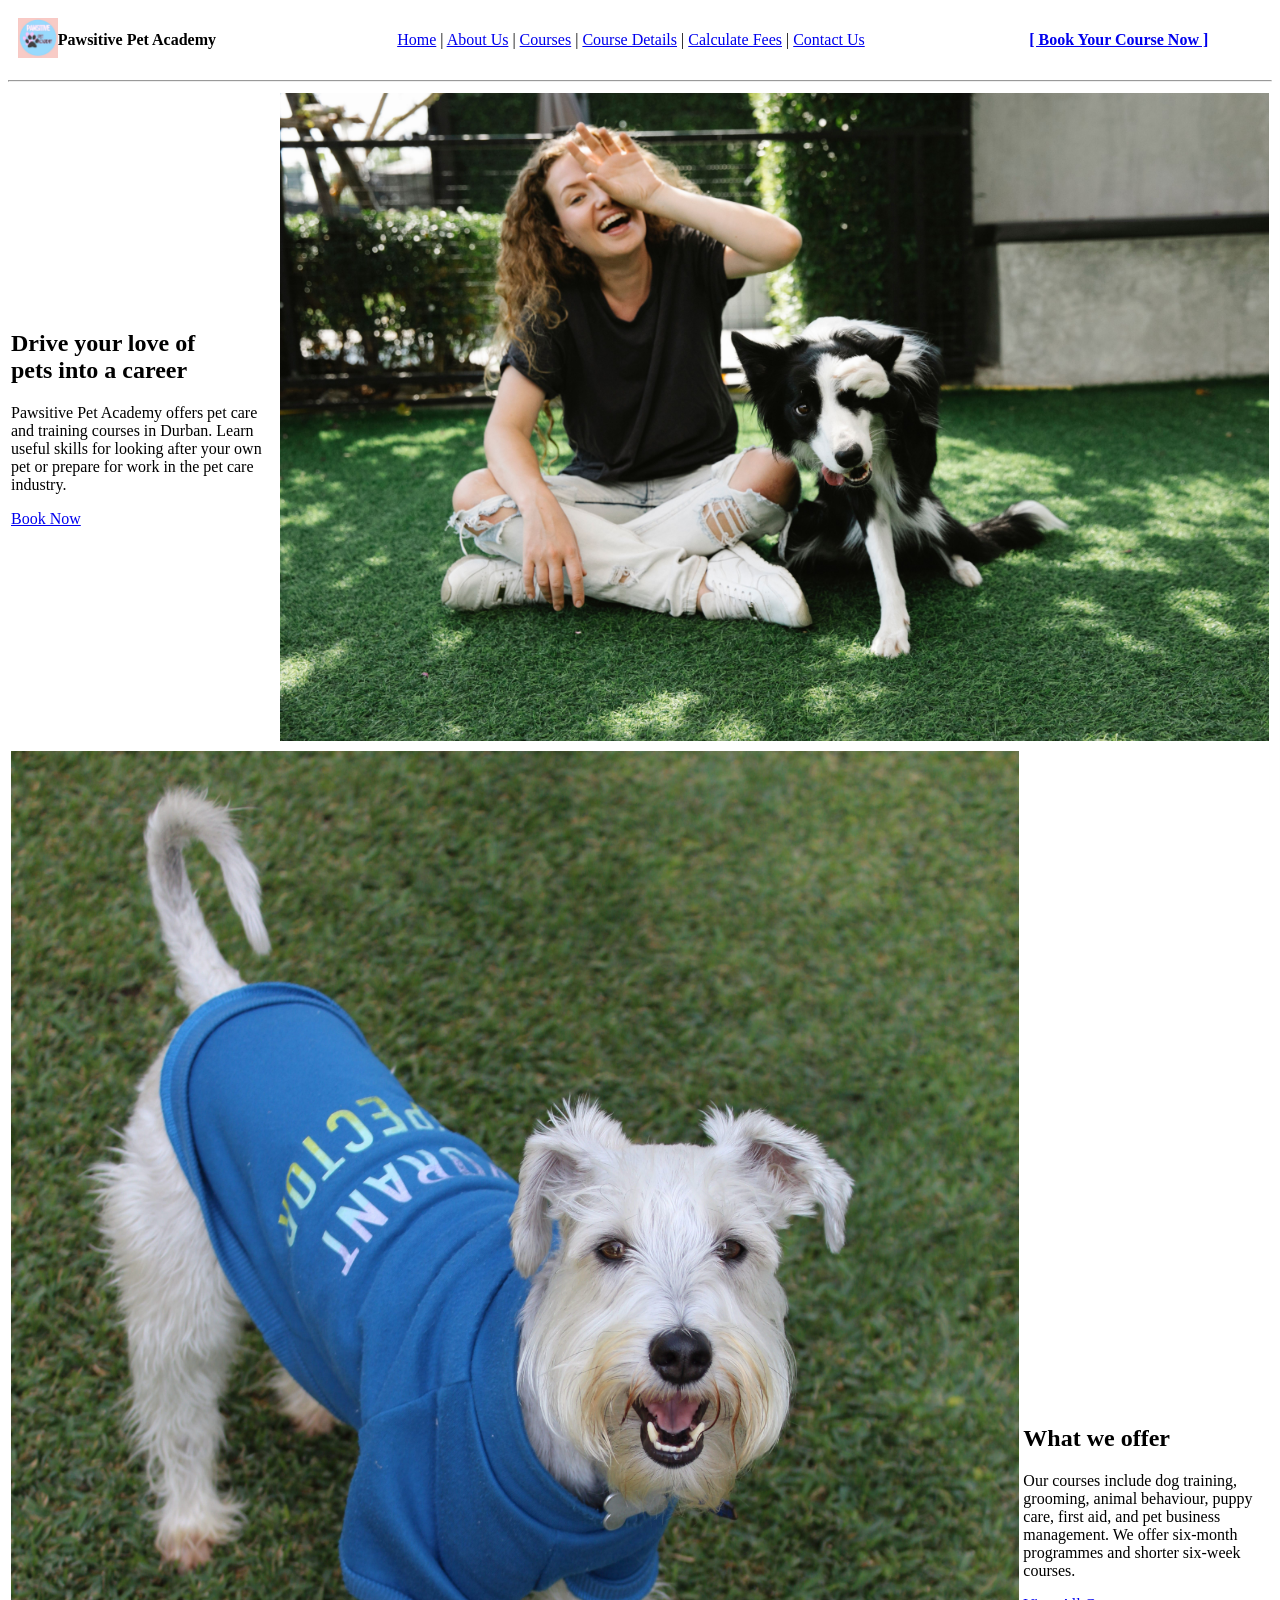
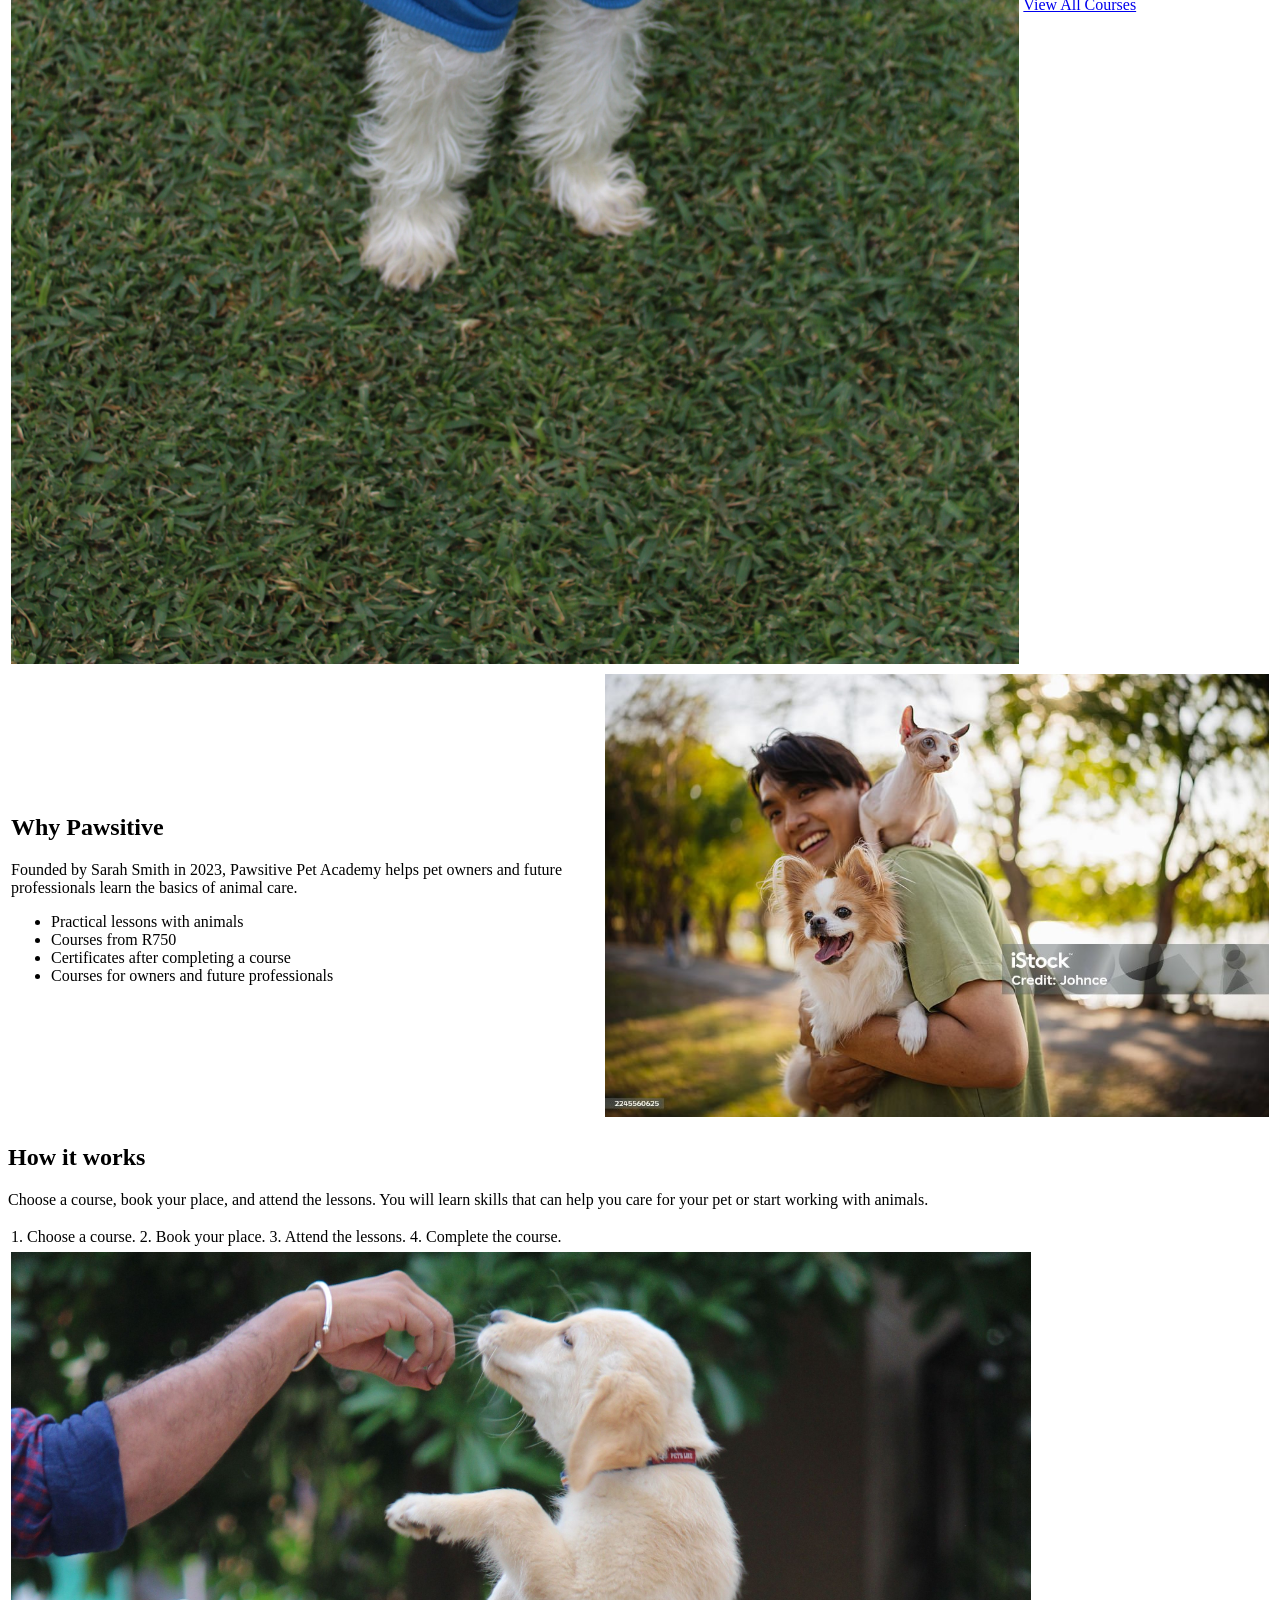
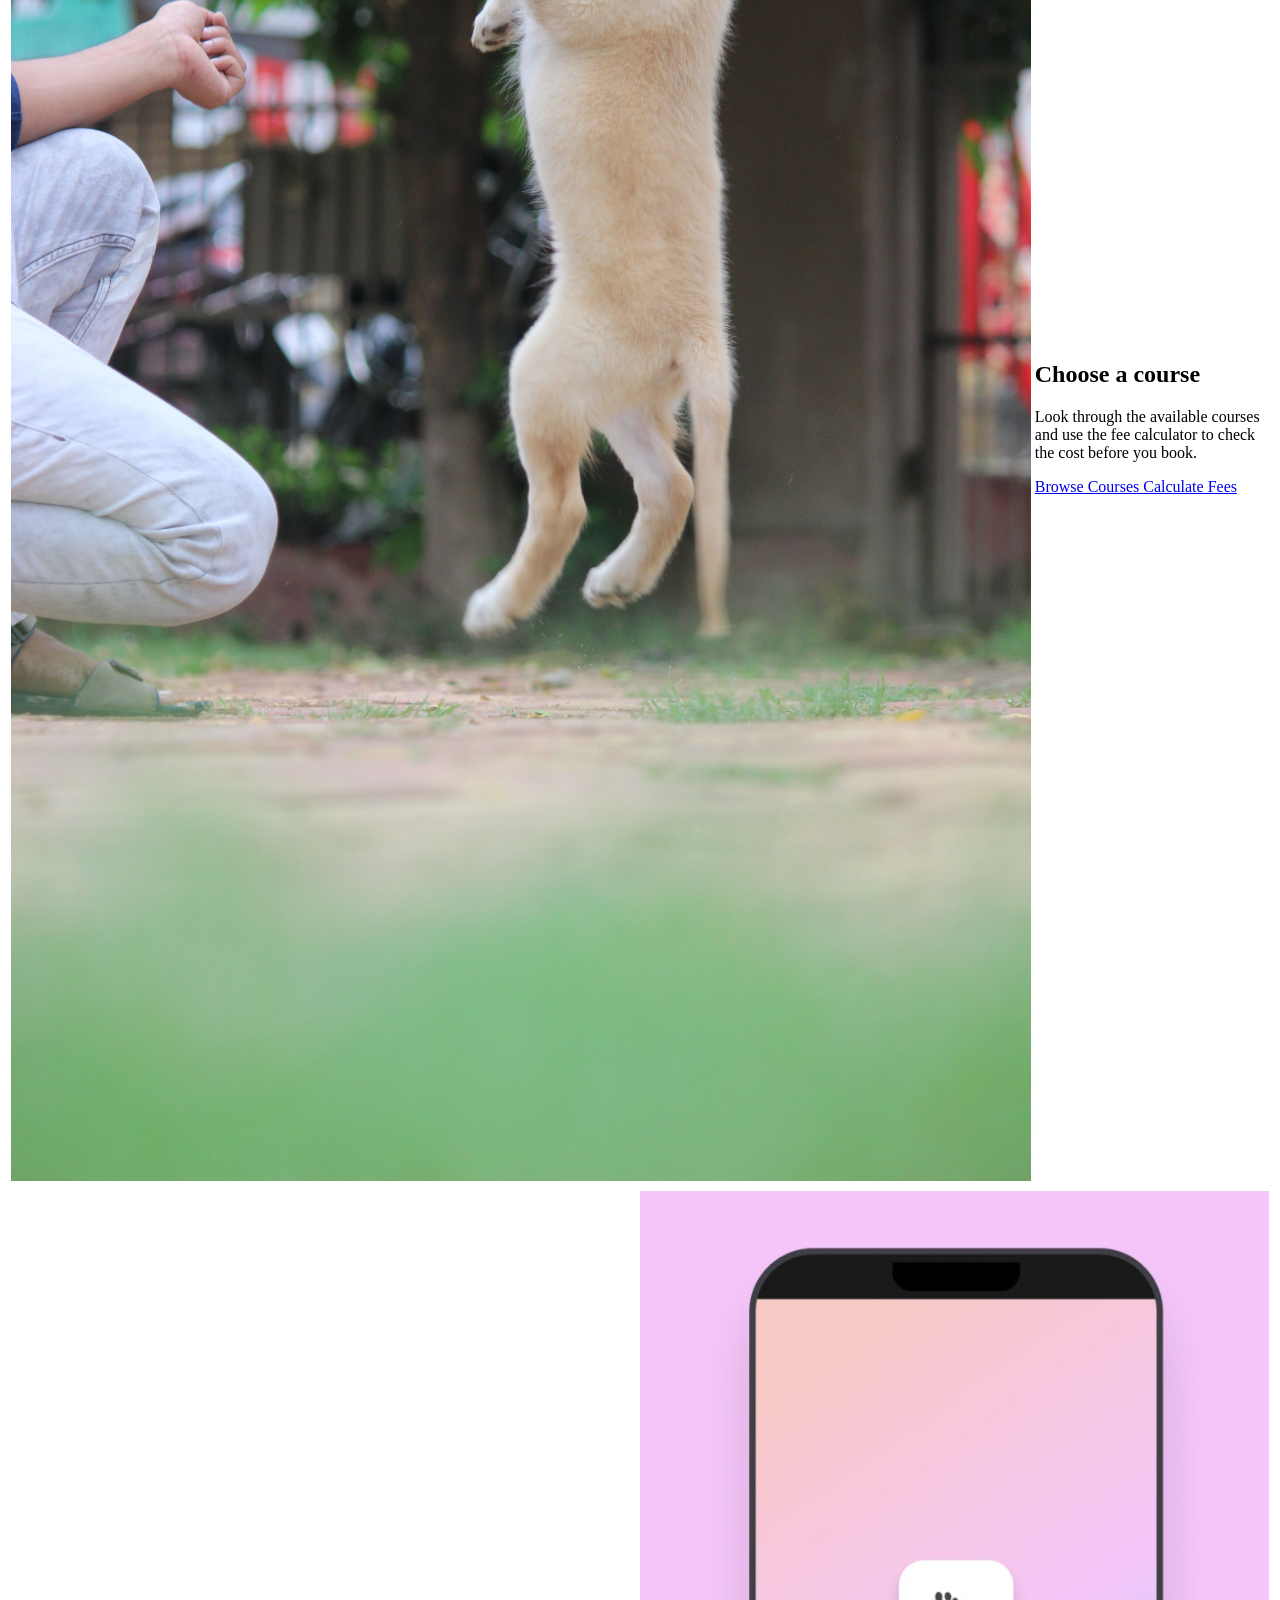
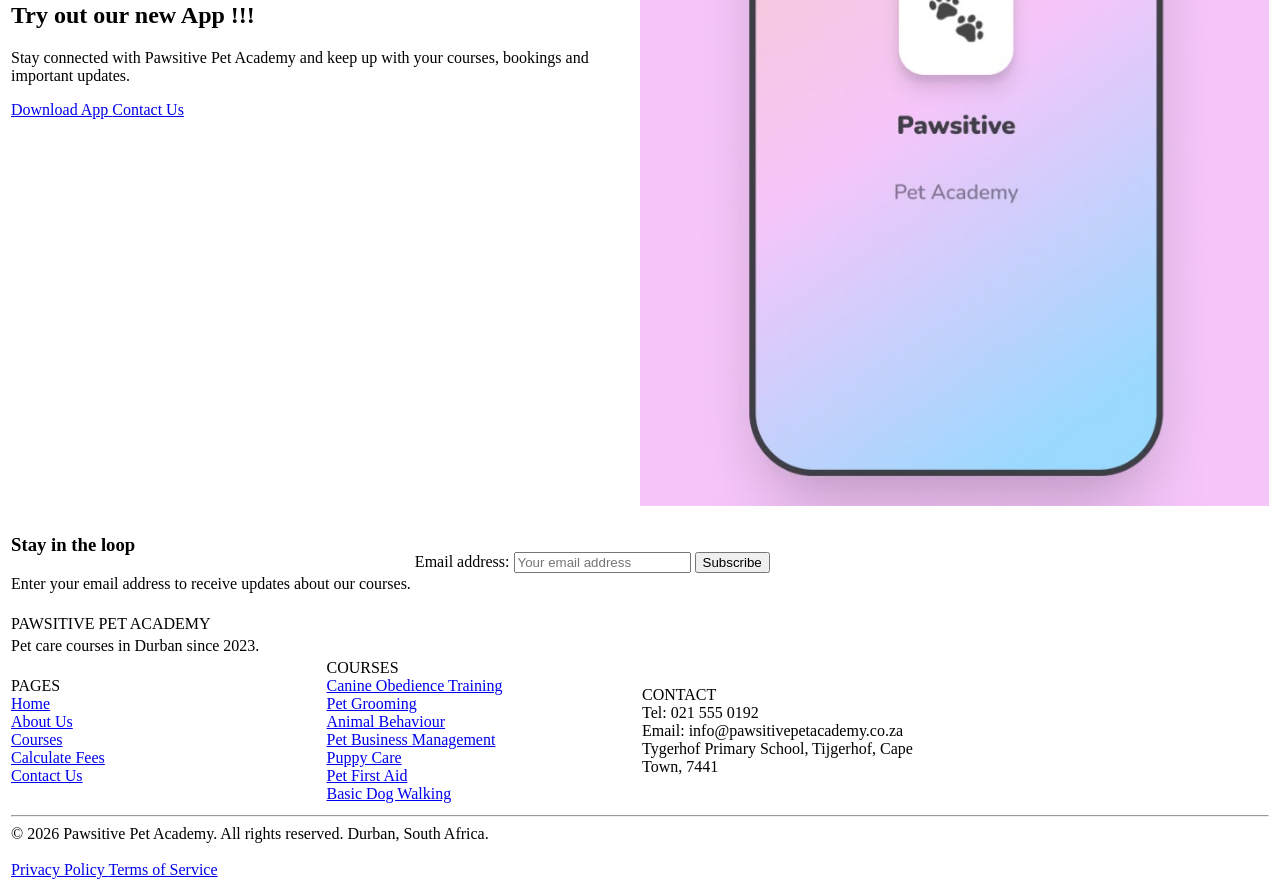
==== commit 0ef87a71: "added image" ====
--- a/index.html
+++ b/index.html
@@ -231,7 +231,7 @@
                 <td class="image-cell">
 
                     <img
-                        src="./images/pet and owner.jpg"
+                        src="./images/dog jumping.jpg"
                         alt="pet and owner at Pawsitive Pet Academy"
                         style="width:100%; height:auto;"
                     >
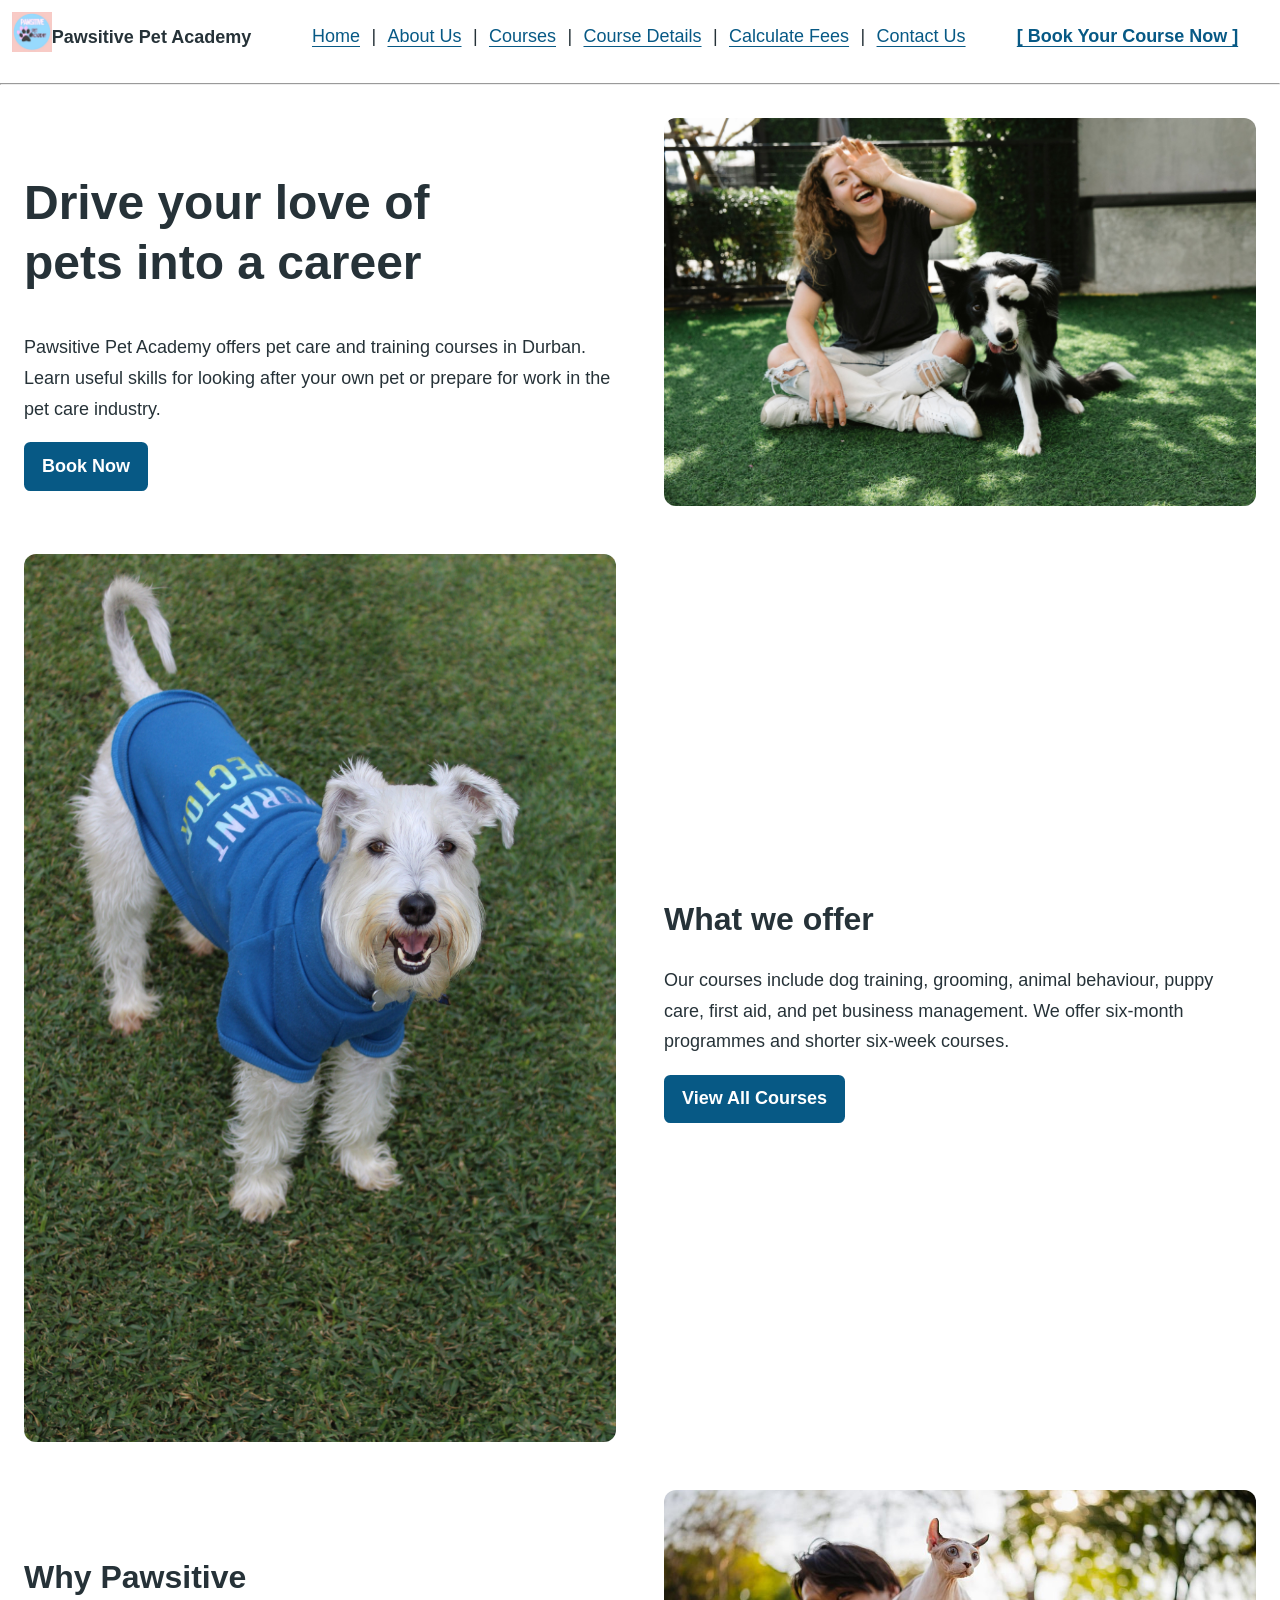
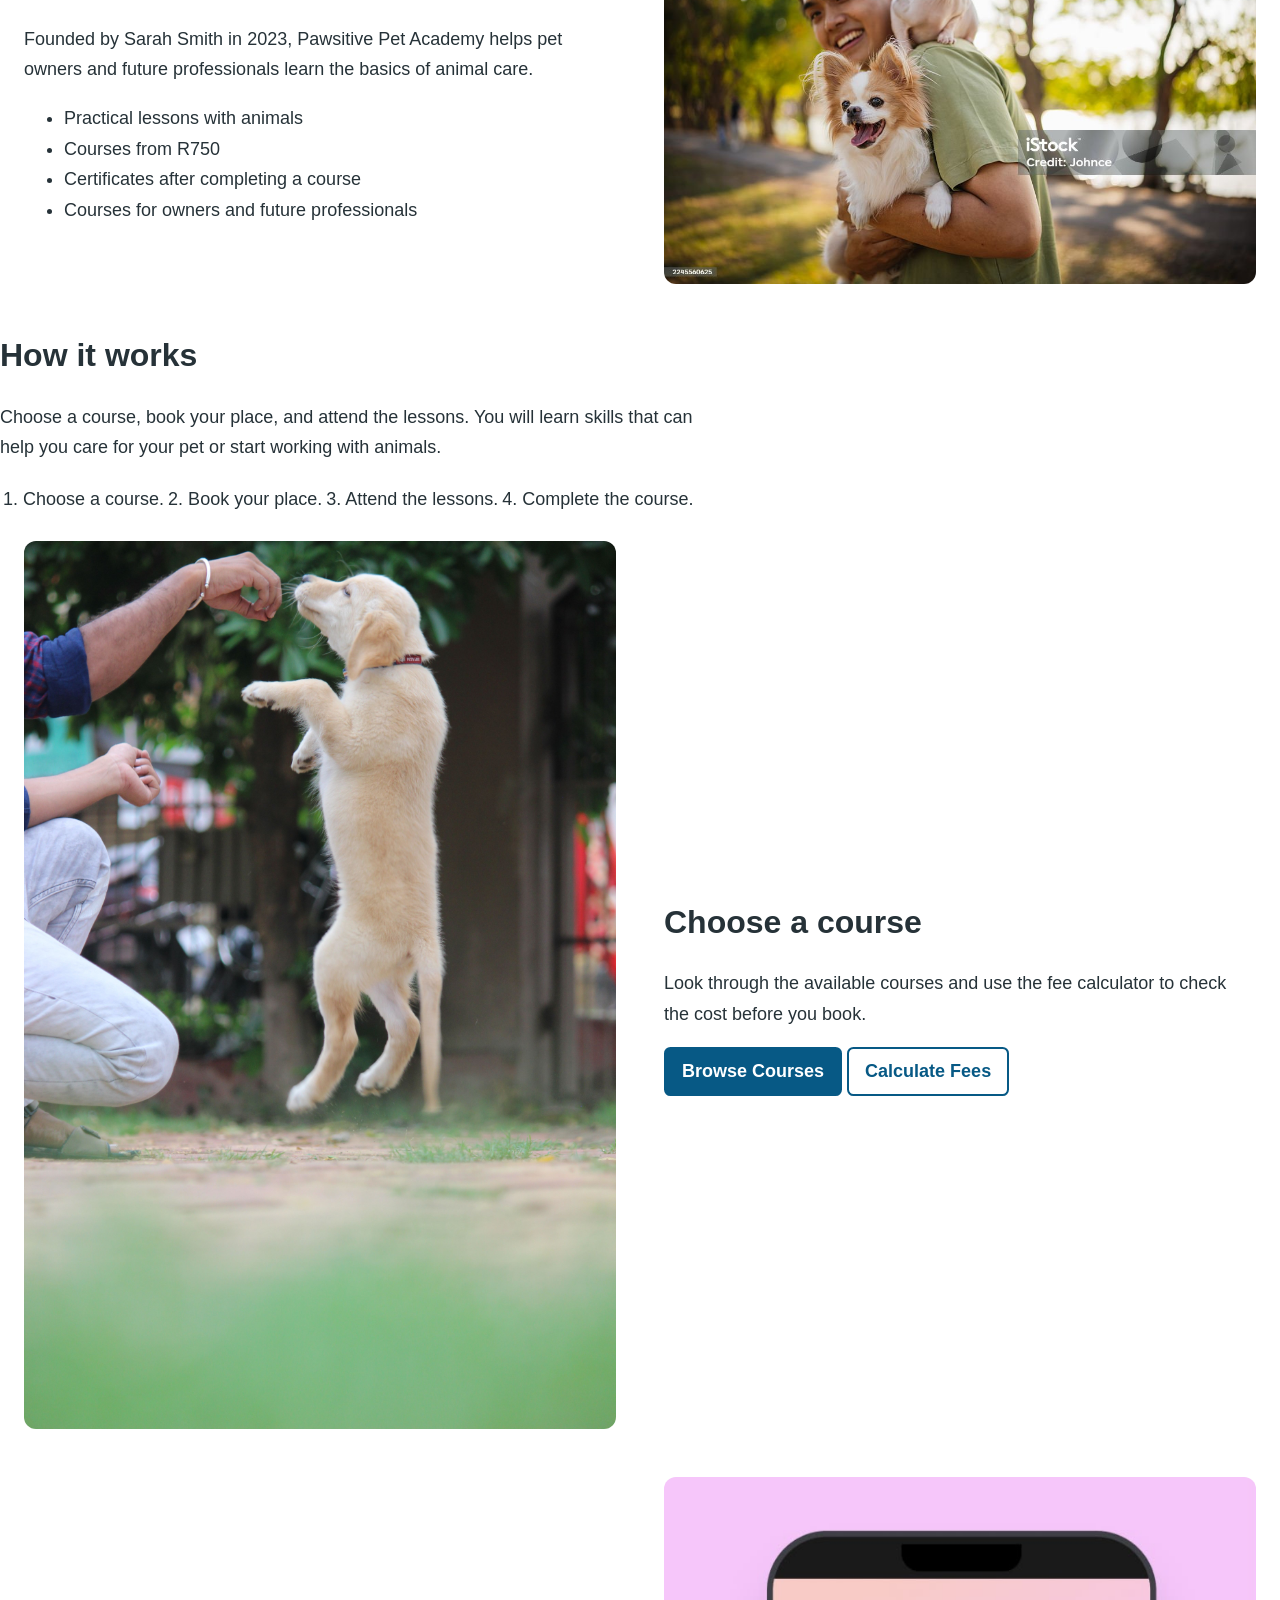
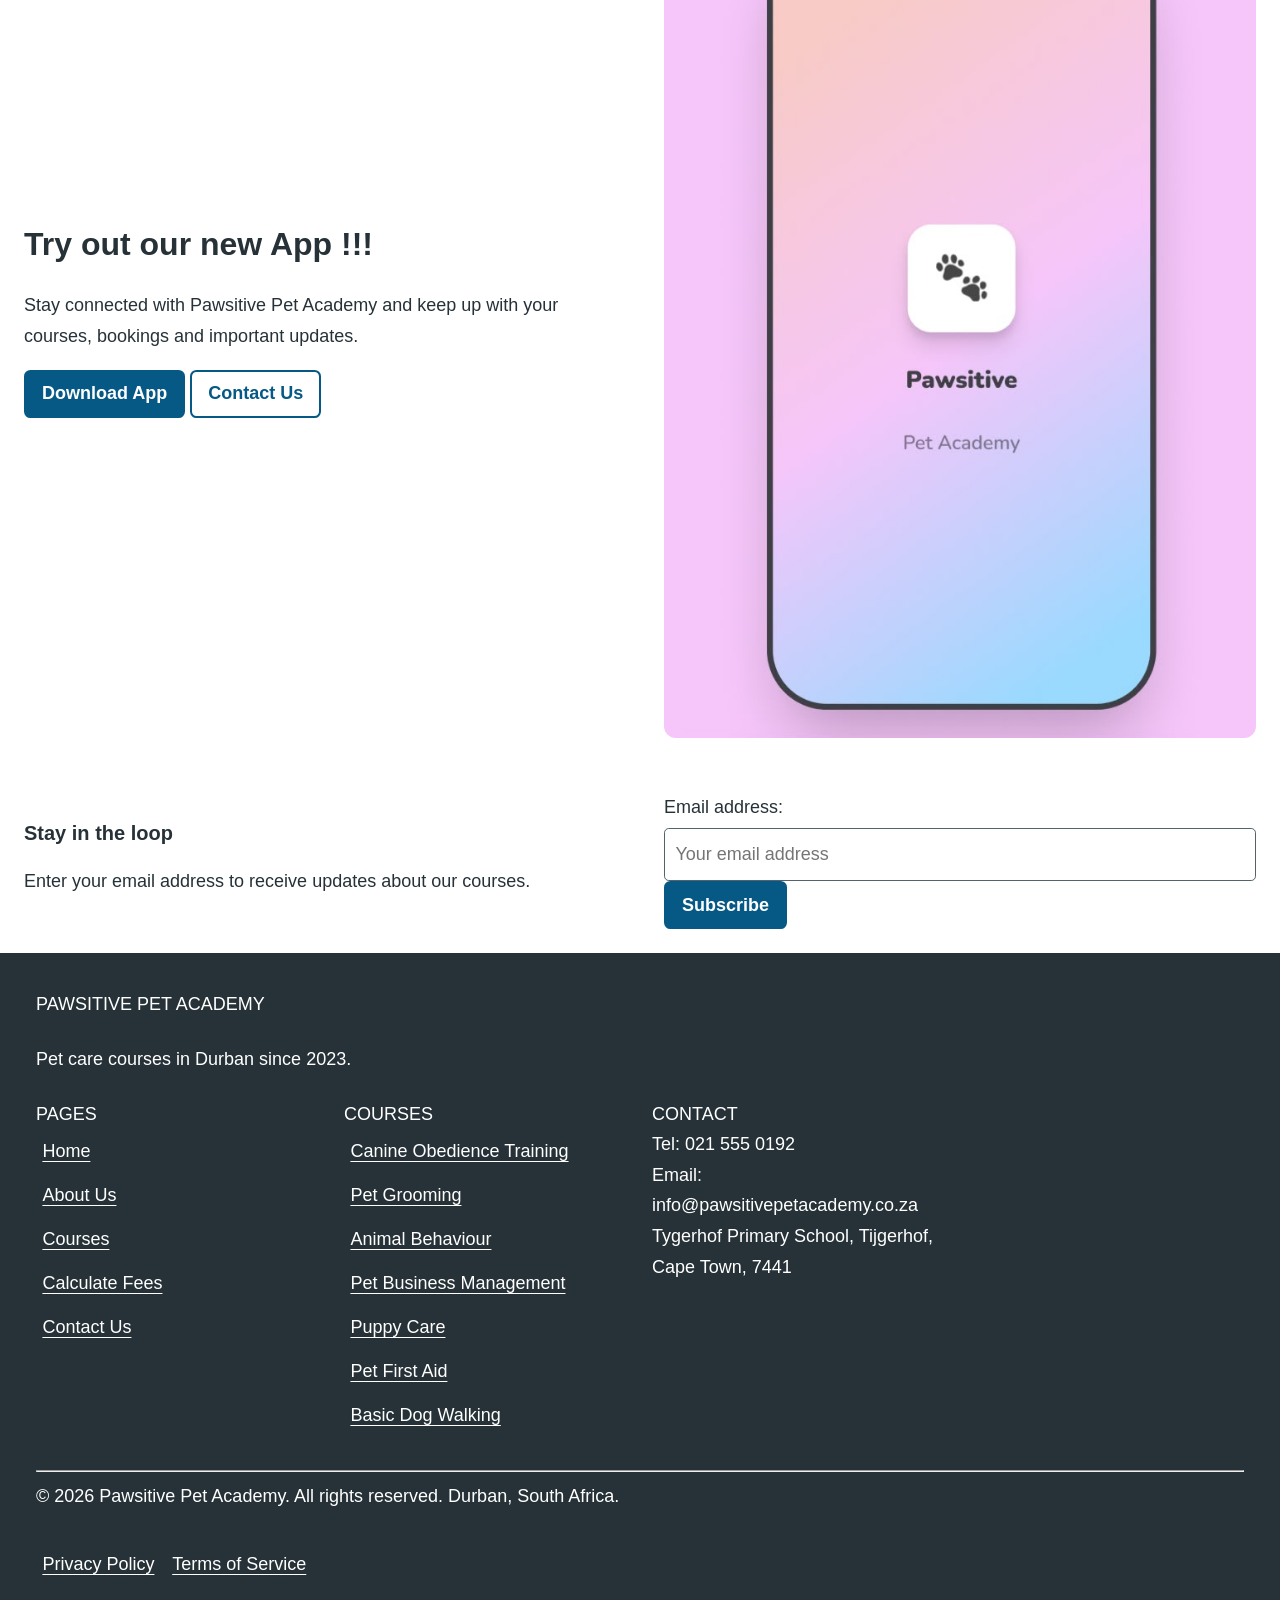
==== commit fb8919e5: "Agent Host changes for agents/html-css-flexbox-layout" ====
--- a/index.html
+++ b/index.html
@@ -4,6 +4,7 @@
 <head>
 <meta charset="UTF-8">
 <meta name="viewport" content="width=device-width, initial-scale=1.0">
+<link rel="stylesheet" href="./styles.css">
 <title>Pawsitive Pet Academy</title>
 </head>
 
--- a/styles.css
+++ b/styles.css
@@ -0,0 +1,357 @@
+* {
+  box-sizing: border-box;
+}
+
+html {
+  font-size: 100%;
+  scroll-behavior: smooth;
+}
+
+body {
+  margin: 0;
+  color: #263238;
+  background-color: #fff;
+  font-family: Arial, Helvetica, sans-serif;
+  font-size: 1.125rem;
+  line-height: 1.7;
+  overflow-wrap: anywhere;
+}
+
+h1,
+h2,
+h3 {
+  line-height: 1.25;
+  text-wrap: balance;
+}
+
+h1 {
+  font-size: clamp(2rem, 1.5rem + 2vw, 3rem);
+}
+
+h2 {
+  font-size: clamp(1.5rem, 1.25rem + 1vw, 2rem);
+}
+
+h3 {
+  font-size: 1.25rem;
+}
+
+p,
+li {
+  max-width: 70ch;
+}
+
+a {
+  display: inline-block;
+  min-height: 2.75rem;
+  padding: 0.35rem 0.4rem;
+  color: #075985;
+  line-height: 2rem;
+  text-underline-offset: 0.2em;
+}
+
+a:hover {
+  color: #0c4a6e;
+  text-decoration-thickness: 0.15em;
+}
+
+a:focus-visible,
+button:focus-visible,
+input:focus-visible,
+textarea:focus-visible,
+select:focus-visible {
+  outline: 3px solid #b45309;
+  outline-offset: 3px;
+}
+
+body > table {
+  width: 100%;
+  border-collapse: collapse;
+}
+
+body > table > tbody > tr {
+  display: flex;
+  align-items: center;
+  justify-content: space-between;
+  gap: 0.75rem;
+  flex-wrap: wrap;
+}
+
+body > table > tbody > tr > td {
+  flex: 0 1 22%;
+  min-width: 0;
+  padding: 0.75rem;
+}
+
+body > table > tbody > tr > td:nth-child(2) {
+  flex: 1 1 50%;
+}
+
+body > table > tbody > tr > td a {
+  vertical-align: middle;
+}
+
+main {
+  display: flex;
+  flex-wrap: wrap;
+  align-items: stretch;
+  gap: 1.5rem;
+  max-width: 1200px;
+  margin: 0 auto;
+  padding: 2rem;
+}
+
+main > section {
+  flex: 1 1 24rem;
+  min-width: 0;
+  padding: 1.5rem;
+  border-radius: 0.75rem;
+  background-color: #f4f7f6;
+}
+
+main > .media-block {
+  display: grid;
+  grid-template-columns: minmax(0, 1fr) minmax(0, 1fr);
+  align-items: center;
+  column-gap: 1.5rem;
+}
+
+.media-block h2 {
+  grid-column: 1 / -1;
+}
+
+.media-block img {
+  grid-column: 2;
+  grid-row: 2 / span 2;
+  width: 100%;
+  height: auto;
+  border-radius: 0.5rem;
+}
+
+img,
+iframe {
+  max-width: 100%;
+}
+
+.hero-table,
+.section-table,
+.app-table,
+.newsletter-table {
+  width: 100%;
+  border-collapse: collapse;
+  table-layout: fixed;
+}
+
+.hero-table tr,
+.section-table tr,
+.app-table tr,
+.newsletter-table tr {
+  display: flex;
+  align-items: center;
+}
+
+.hero-table td,
+.section-table td,
+.app-table td,
+.newsletter-table td {
+  flex: 1 1 50%;
+  min-width: 0;
+  padding: 1.5rem;
+  vertical-align: middle;
+}
+
+.hero-image-area img,
+.image-cell img,
+.app-image img {
+  display: block;
+  width: 100%;
+  height: auto;
+  border-radius: 0.75rem;
+}
+
+.button,
+.button-light,
+button {
+  display: inline-flex;
+  align-items: center;
+  justify-content: center;
+  min-height: 2.75rem;
+  padding: 0.6rem 1rem;
+  border: 2px solid #075985;
+  border-radius: 0.4rem;
+  background-color: #075985;
+  color: #fff;
+  font: inherit;
+  font-weight: 700;
+  line-height: 1.4;
+  text-align: center;
+  text-decoration: none;
+  cursor: pointer;
+}
+
+.button:hover,
+.button-light:hover,
+button:hover {
+  background-color: #0c4a6e;
+  color: #fff;
+}
+
+.button-light {
+  background-color: #fff;
+  color: #075985;
+}
+
+.button-light:hover {
+  background-color: #e0f2fe;
+  color: #0c4a6e;
+}
+
+footer {
+  padding: 1.5rem;
+  background-color: #263238;
+  color: #fff;
+}
+
+footer table,
+footer tbody {
+  display: block;
+  width: 100%;
+}
+
+footer table {
+  border-collapse: collapse;
+}
+
+footer tr {
+  display: flex;
+  flex-wrap: wrap;
+}
+
+footer td {
+  flex: 1 1 12rem;
+  width: auto;
+  min-width: 0;
+  padding: 0.75rem;
+  vertical-align: top;
+}
+
+footer td[colspan="4"] {
+  flex-basis: 100%;
+}
+
+footer a {
+  color: #fff;
+}
+
+footer a:hover {
+  color: #bae6fd;
+}
+
+input:not([type="checkbox"]):not([type="radio"]),
+textarea,
+select {
+  width: 100%;
+  max-width: 40rem;
+  min-height: 2.75rem;
+  padding: 0.65rem;
+  border: 1px solid #52636b;
+  border-radius: 0.3rem;
+  background-color: #fff;
+  color: #263238;
+  font: inherit;
+}
+
+textarea {
+  min-height: 8rem;
+}
+
+form label {
+  display: inline-flex;
+  align-items: flex-start;
+  gap: 0.6rem;
+  padding: 0.35rem 0;
+}
+
+input[type="checkbox"],
+input[type="radio"] {
+  flex: 0 0 auto;
+  width: 1.25rem;
+  height: 1.25rem;
+  margin: 0.3rem 0 0;
+  accent-color: #075985;
+}
+
+@media (max-width: 760px) {
+  body > table > tbody > tr {
+    flex-direction: column;
+    align-items: stretch;
+    gap: 0;
+  }
+
+  body > table > tbody > tr > td,
+  body > table > tbody > tr > td:nth-child(2) {
+    flex: 1 1 auto;
+    width: 100%;
+    padding: 0.4rem 1rem;
+    text-align: center;
+  }
+
+  body > table > tbody > tr > td:first-child table {
+    margin: 0 auto;
+  }
+
+  main {
+    padding: 1.25rem;
+  }
+
+  main > .media-block {
+    grid-template-columns: 1fr;
+  }
+
+  .media-block img {
+    grid-column: 1;
+    grid-row: auto;
+  }
+
+  .hero-table tr,
+  .section-table tr,
+  .app-table tr,
+  .newsletter-table tr {
+    flex-direction: column;
+    align-items: stretch;
+  }
+
+  .hero-table td,
+  .section-table td,
+  .app-table td,
+  .newsletter-table td {
+    flex-basis: auto;
+    padding: 1rem;
+  }
+
+  footer {
+    padding: 1rem;
+  }
+}
+
+@media (max-width: 420px) {
+  main {
+    gap: 1rem;
+    padding: 0.75rem;
+  }
+
+  main > section {
+    flex-basis: 100%;
+    padding: 1rem;
+  }
+
+  footer td {
+    flex-basis: 100%;
+  }
+}
+
+@media (prefers-reduced-motion: reduce) {
+  html {
+    scroll-behavior: auto;
+  }
+}
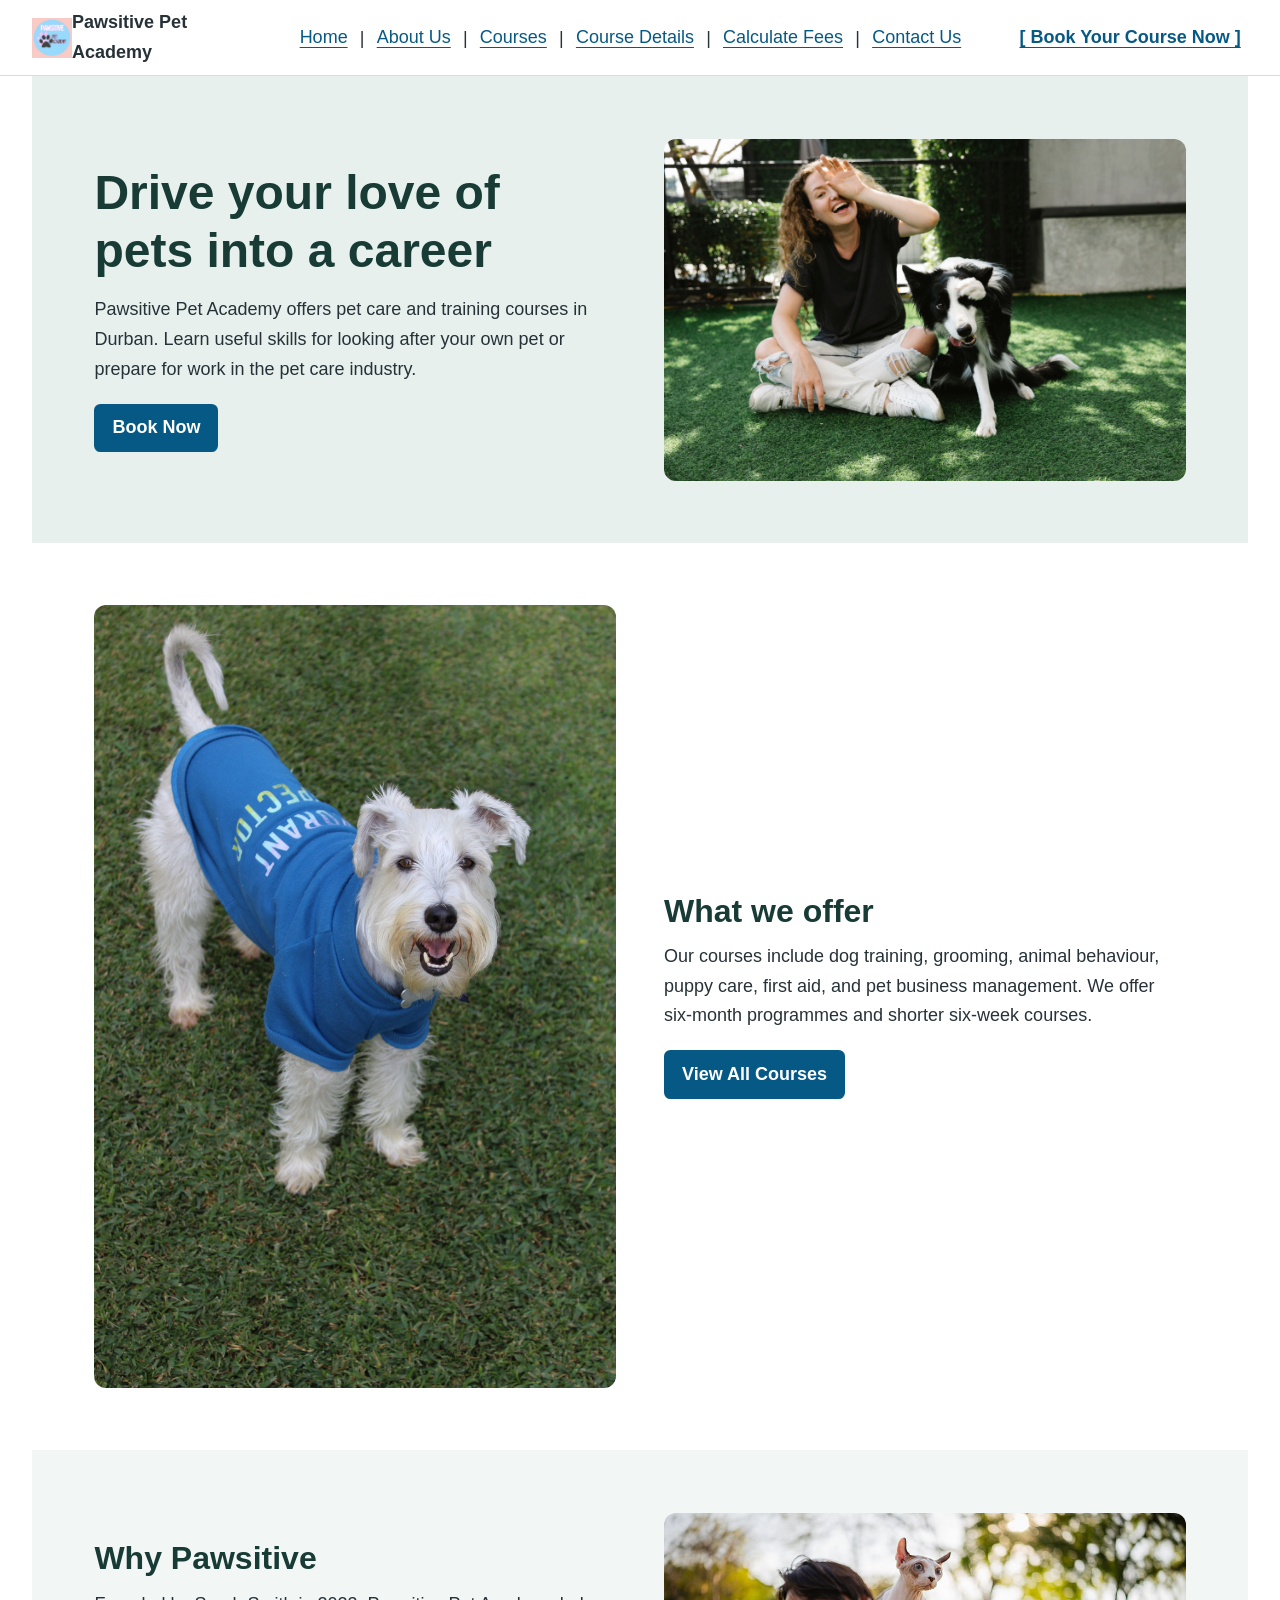
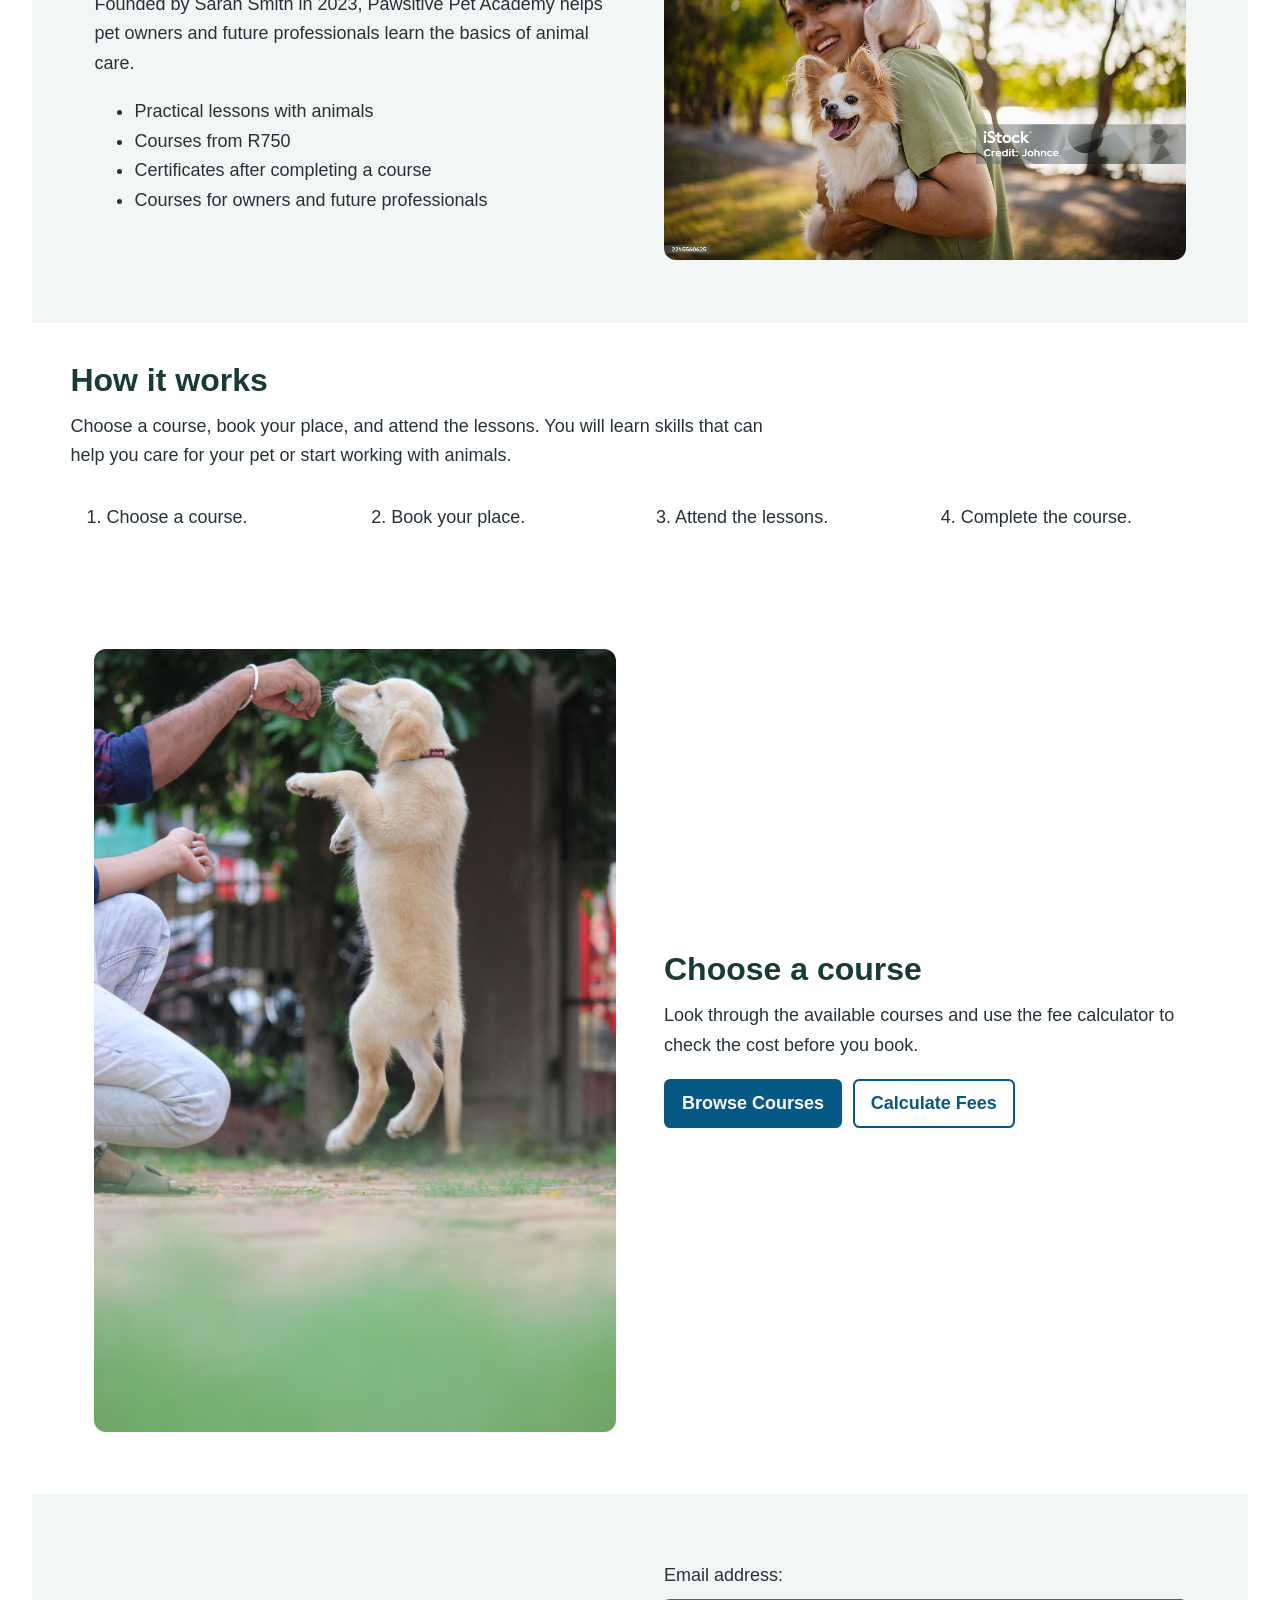
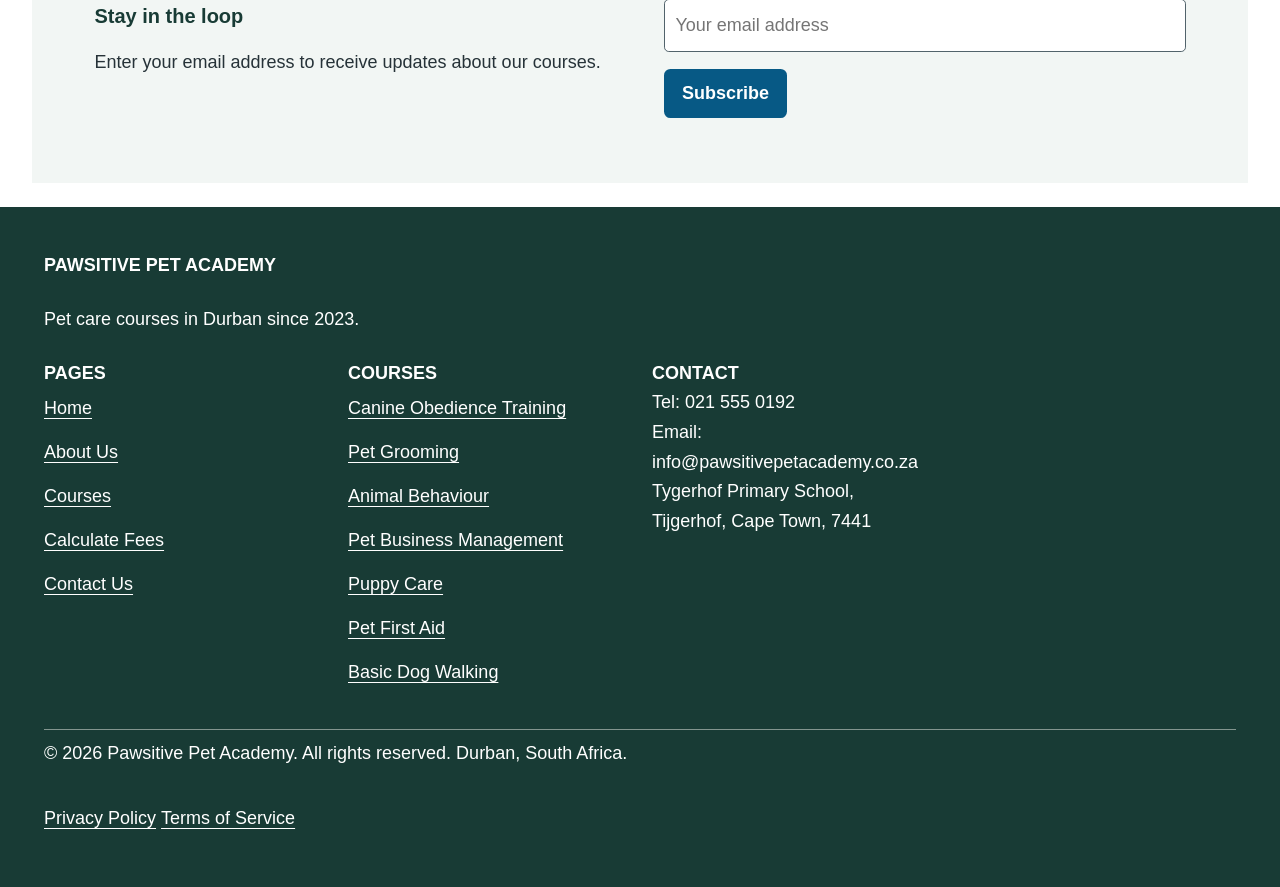
==== commit 68a243e5: "updated files" ====
--- a/index.html
+++ b/index.html
@@ -23,12 +23,14 @@
         </table>
       </td>
       <td width="50%">
+        <nav aria-label="Main navigation">
         <a href="./index.html#home">Home</a> |
         <a href="./about.html#about">About Us</a> |
         <a href="./courses.html#courses">Courses</a> |
         <a href="./details.html#course-details">Course Details</a> |
         <a href="./calculate%20fees.html#calculate-fees">Calculate Fees</a> |
         <a href="./contact.html#contact">Contact Us</a>
+        </nav>
       </td>
       <td width="20%">
         <a href="courses.html"><b>[ Book Your Course Now ]</b></a>
@@ -255,56 +257,9 @@
                         Browse Courses
                     </a>
 
-                    <a href="./calculate-fees.html" class="button-light">
+                    <a href="./calculate%20fees.html" class="button-light">
                         Calculate Fees
                     </a>
-
-                </td>
-
-            </tr>
-
-        </table>
-
-    </section>
-
-
-    <!-- Inforing the user that we now have an application available -->
-
-    <section class="app-section">
-
-        <table class="app-table">
-
-            <tr>
-
-                <td class="app-text">
-
-                    <h2>
-                        Try out our new App !!!
-                    </h2>
-
-                    <p>
-                        Stay connected with Pawsitive Pet Academy
-                        and keep up with your courses, bookings and
-                        important updates.
-                    </p>
-
-                    <a href="./courses.html" class="button">
-                        Download App
-                    </a>
-
-                    <a href="./contact.html" class="button-light">
-                        Contact Us
-                    </a>
-
-                </td>
-
-                <td class="app-image">
-
-                    <img
-                        src="./images/pawsitive academy app.jpeg"
-                        alt="Pawsitive Pet Academy mobile application"
-                        style="width:100%; height:auto;"
-                    >
 
                 </td>
 
@@ -423,7 +378,7 @@
                         </a>
                         <br>
 
-                        <a href="./calculate-fees.html">
+                        <a href="./calculate%20fees.html">
                             Calculate Fees
                         </a>
                         <br>
--- a/styles.css
+++ b/styles.css
@@ -1,4 +1,19 @@
-* {
+:root {
+  color-scheme: light;
+  --color-text: #263238;
+  --color-heading: #183b35;
+  --color-link: #075985;
+  --color-link-hover: #0c4a6e;
+  --color-focus: #b45309;
+  --color-surface: #f2f6f4;
+  --color-surface-alt: #e7f0ed;
+  --color-footer: #183b35;
+  --content-width: 76rem;
+}
+
+*,
+*::before,
+*::after {
   box-sizing: border-box;
 }
 
@@ -8,27 +23,31 @@
 }
 
 body {
+  width: 100%;
   margin: 0;
-  color: #263238;
-  background-color: #fff;
+  color: var(--color-text);
+  background: #fff;
   font-family: Arial, Helvetica, sans-serif;
-  font-size: 1.125rem;
-  line-height: 1.7;
+  font-size: clamp(1rem, 0.96rem + 0.25vw, 1.125rem);
+  line-height: 1.65;
   overflow-wrap: anywhere;
 }
 
 h1,
 h2,
 h3 {
-  line-height: 1.25;
+  color: var(--color-heading);
+  line-height: 1.2;
   text-wrap: balance;
 }
 
 h1 {
-  font-size: clamp(2rem, 1.5rem + 2vw, 3rem);
+  margin-block: 0 1rem;
+  font-size: clamp(2rem, 1.6rem + 2vw, 3rem);
 }
 
 h2 {
+  margin-block: 0 0.75rem;
   font-size: clamp(1.5rem, 1.25rem + 1vw, 2rem);
 }
 
@@ -41,17 +60,28 @@
   max-width: 70ch;
 }
 
+p {
+  margin-block: 0 1rem;
+}
+
+img,
+iframe {
+  display: block;
+  max-width: 100%;
+}
+
+img {
+  height: auto;
+}
+
 a {
-  display: inline-block;
-  min-height: 2.75rem;
-  padding: 0.35rem 0.4rem;
-  color: #075985;
-  line-height: 2rem;
+  color: var(--color-link);
   text-underline-offset: 0.2em;
+  text-decoration-thickness: 0.08em;
 }
 
 a:hover {
-  color: #0c4a6e;
+  color: var(--color-link-hover);
   text-decoration-thickness: 0.15em;
 }
 
@@ -60,113 +90,183 @@
 input:focus-visible,
 textarea:focus-visible,
 select:focus-visible {
-  outline: 3px solid #b45309;
+  outline: 3px solid var(--color-focus);
   outline-offset: 3px;
 }
 
-body > table {
-  width: 100%;
+body > table:first-of-type {
+  width: 100%;
+  max-width: 80rem;
+  margin-inline: auto;
   border-collapse: collapse;
 }
 
-body > table > tbody > tr {
-  display: flex;
-  align-items: center;
-  justify-content: space-between;
-  gap: 0.75rem;
-  flex-wrap: wrap;
-}
-
-body > table > tbody > tr > td {
-  flex: 0 1 22%;
-  min-width: 0;
-  padding: 0.75rem;
-}
-
-body > table > tbody > tr > td:nth-child(2) {
-  flex: 1 1 50%;
-}
-
-body > table > tbody > tr > td a {
-  vertical-align: middle;
-}
-
-main {
+body > table:first-of-type > tbody > tr {
   display: flex;
   flex-wrap: wrap;
-  align-items: stretch;
-  gap: 1.5rem;
-  max-width: 1200px;
-  margin: 0 auto;
-  padding: 2rem;
+  align-items: center;
+  gap: 0.5rem 1rem;
+  padding: 0.5rem clamp(1rem, 3vw, 2rem);
+}
+
+body > table:first-of-type > tbody > tr > td {
+  min-width: 0;
+  padding: 0;
+}
+
+body > table:first-of-type > tbody > tr > td:first-child {
+  flex: 0 1 14rem;
+}
+
+body > table:first-of-type > tbody > tr > td:first-child table {
+  border-collapse: collapse;
+}
+
+body > table:first-of-type > tbody > tr > td:first-child img {
+  width: auto;
+  max-height: 2.75rem;
+}
+
+body > table:first-of-type > tbody > tr > td:nth-child(2) {
+  flex: 1 1 30rem;
+  text-align: center;
+}
+
+body > table:first-of-type > tbody > tr > td:last-child {
+  flex: 0 1 auto;
+  text-align: right;
+}
+
+body > table:first-of-type a {
+  display: inline-block;
+  min-height: 2.75rem;
+  padding: 0.35rem 0.45rem;
+  line-height: 2rem;
+}
+
+body > hr {
+  margin: 0;
+  border: 0;
+  border-top: 1px solid #d4dfda;
+}
+
+main {
+  display: grid;
+  grid-template-columns: repeat(auto-fit, minmax(min(100%, 19rem), 1fr));
+  align-content: start;
+  gap: 1.25rem;
+  width: 100%;
+  max-width: var(--content-width);
+  margin-inline: auto;
+  padding: clamp(1rem, 3vw, 2.5rem);
 }
 
 main > section {
-  flex: 1 1 24rem;
-  min-width: 0;
-  padding: 1.5rem;
+  min-width: 0;
+  padding: clamp(1rem, 2.5vw, 1.75rem);
   border-radius: 0.75rem;
-  background-color: #f4f7f6;
+  background: var(--color-surface);
+}
+
+main > section:first-child {
+  grid-column: 1 / -1;
+}
+
+main > section:first-child h1:last-child {
+  margin-bottom: 0;
 }
 
 main > .media-block {
   display: grid;
-  grid-template-columns: minmax(0, 1fr) minmax(0, 1fr);
+  grid-template-columns: repeat(2, minmax(0, 1fr));
   align-items: center;
-  column-gap: 1.5rem;
+  gap: 0.75rem 1.5rem;
 }
 
 .media-block h2 {
   grid-column: 1 / -1;
+  margin: 0;
+}
+
+.media-block p {
+  grid-column: 1;
+  grid-row: 2;
 }
 
 .media-block img {
   grid-column: 2;
-  grid-row: 2 / span 2;
-  width: 100%;
-  height: auto;
+  grid-row: 2;
+  width: 100%;
   border-radius: 0.5rem;
 }
 
-img,
-iframe {
-  max-width: 100%;
+.hero,
+.section,
+.how-it-works,
+.newsletter {
+  width: 100%;
+  max-width: var(--content-width);
+  margin-inline: auto;
+  padding: clamp(1rem, 3vw, 2.5rem);
+}
+
+.hero {
+  background: var(--color-surface-alt);
+}
+
+.grey-section,
+.newsletter {
+  background: var(--color-surface);
 }
 
 .hero-table,
 .section-table,
-.app-table,
-.newsletter-table {
-  width: 100%;
+.newsletter-table,
+.steps-table {
+  width: 100%;
+  max-width: 100%;
   border-collapse: collapse;
-  table-layout: fixed;
+}
+
+.hero-table tbody,
+.section-table tbody,
+.newsletter-table tbody,
+.steps-table tbody {
+  display: block;
 }
 
 .hero-table tr,
 .section-table tr,
-.app-table tr,
-.newsletter-table tr {
+.newsletter-table tr,
+.steps-table tr {
   display: flex;
+  flex-wrap: wrap;
   align-items: center;
 }
 
 .hero-table td,
 .section-table td,
-.app-table td,
 .newsletter-table td {
-  flex: 1 1 50%;
-  min-width: 0;
-  padding: 1.5rem;
+  flex: 1 1 22rem;
+  min-width: 0;
+  padding: clamp(0.75rem, 2vw, 1.5rem);
   vertical-align: middle;
 }
 
+.steps-table td {
+  flex: 1 1 12rem;
+  min-width: 0;
+  padding: 1rem;
+}
+
 .hero-image-area img,
-.image-cell img,
-.app-image img {
-  display: block;
-  width: 100%;
-  height: auto;
+.image-cell img {
+  width: 100%;
   border-radius: 0.75rem;
+}
+
+.how-it-works > p {
+  max-width: 70ch;
 }
 
 .button,
@@ -176,10 +276,11 @@
   align-items: center;
   justify-content: center;
   min-height: 2.75rem;
+  margin: 0.2rem 0.35rem 0.2rem 0;
   padding: 0.6rem 1rem;
-  border: 2px solid #075985;
+  border: 2px solid var(--color-link);
   border-radius: 0.4rem;
-  background-color: #075985;
+  background: var(--color-link);
   color: #fff;
   font: inherit;
   font-weight: 700;
@@ -192,23 +293,79 @@
 .button:hover,
 .button-light:hover,
 button:hover {
-  background-color: #0c4a6e;
+  border-color: var(--color-link-hover);
+  background: var(--color-link-hover);
   color: #fff;
 }
 
 .button-light {
-  background-color: #fff;
-  color: #075985;
+  background: #fff;
+  color: var(--color-link);
 }
 
 .button-light:hover {
-  background-color: #e0f2fe;
-  color: #0c4a6e;
+  background: #e0f2fe;
+  color: var(--color-link-hover);
+}
+
+iframe {
+  width: 100%;
+  height: auto;
+  min-height: 16rem;
+  max-height: 32rem;
+  aspect-ratio: 4 / 3;
+  border: 0;
+  border-radius: 0.5rem;
+}
+
+form {
+  max-width: 42rem;
+}
+
+form label {
+  display: inline-block;
+  padding-block: 0.25rem;
+}
+
+form > br {
+  display: none;
+}
+
+input:not([type="checkbox"]):not([type="radio"]),
+textarea,
+select {
+  display: block;
+  width: 100%;
+  max-width: 40rem;
+  min-width: 0;
+  min-height: 2.75rem;
+  margin-block: 0.3rem 0.9rem;
+  padding: 0.65rem;
+  border: 1px solid #52636b;
+  border-radius: 0.3rem;
+  background: #fff;
+  color: var(--color-text);
+  font: inherit;
+}
+
+textarea {
+  min-height: 8rem;
+  resize: vertical;
+}
+
+input[type="checkbox"],
+input[type="radio"] {
+  width: 1.35rem;
+  height: 1.35rem;
+  margin: 0 0.5rem 0 0;
+  accent-color: var(--color-link);
+  vertical-align: middle;
 }
 
 footer {
-  padding: 1.5rem;
-  background-color: #263238;
+  margin-top: 1.5rem;
+  padding: clamp(1rem, 3vw, 2rem);
+  background: var(--color-footer);
   color: #fff;
 }
 
@@ -219,6 +376,8 @@
 }
 
 footer table {
+  max-width: var(--content-width);
+  margin-inline: auto;
   border-collapse: collapse;
 }
 
@@ -228,8 +387,7 @@
 }
 
 footer td {
-  flex: 1 1 12rem;
-  width: auto;
+  flex: 1 1 14rem;
   min-width: 0;
   padding: 0.75rem;
   vertical-align: top;
@@ -239,7 +397,14 @@
   flex-basis: 100%;
 }
 
+footer td:empty {
+  display: none;
+}
+
 footer a {
+  display: inline-block;
+  min-height: 2.75rem;
+  padding-block: 0.35rem;
   color: #fff;
 }
 
@@ -247,75 +412,62 @@
   color: #bae6fd;
 }
 
-input:not([type="checkbox"]):not([type="radio"]),
-textarea,
-select {
-  width: 100%;
-  max-width: 40rem;
-  min-height: 2.75rem;
-  padding: 0.65rem;
-  border: 1px solid #52636b;
-  border-radius: 0.3rem;
-  background-color: #fff;
-  color: #263238;
-  font: inherit;
-}
-
-textarea {
-  min-height: 8rem;
-}
-
-form label {
-  display: inline-flex;
-  align-items: flex-start;
-  gap: 0.6rem;
-  padding: 0.35rem 0;
-}
-
-input[type="checkbox"],
-input[type="radio"] {
-  flex: 0 0 auto;
-  width: 1.25rem;
-  height: 1.25rem;
-  margin: 0.3rem 0 0;
-  accent-color: #075985;
-}
-
-@media (max-width: 760px) {
-  body > table > tbody > tr {
+footer hr {
+  border: 0;
+  border-top: 1px solid #83958f;
+}
+
+.footer-heading {
+  font-weight: 700;
+}
+
+.copyright {
+  overflow-wrap: anywhere;
+}
+
+@media (max-width: 52rem) {
+  body > table:first-of-type > tbody > tr {
     flex-direction: column;
     align-items: stretch;
-    gap: 0;
-  }
-
-  body > table > tbody > tr > td,
-  body > table > tbody > tr > td:nth-child(2) {
+  }
+
+  body > table:first-of-type > tbody > tr > td,
+  body > table:first-of-type > tbody > tr > td:first-child,
+  body > table:first-of-type > tbody > tr > td:nth-child(2),
+  body > table:first-of-type > tbody > tr > td:last-child {
     flex: 1 1 auto;
     width: 100%;
-    padding: 0.4rem 1rem;
     text-align: center;
   }
 
-  body > table > tbody > tr > td:first-child table {
-    margin: 0 auto;
-  }
-
-  main {
-    padding: 1.25rem;
+  body > table:first-of-type > tbody > tr > td:first-child table {
+    margin-inline: auto;
   }
 
   main > .media-block {
-    grid-template-columns: 1fr;
-  }
-
+    grid-template-columns: minmax(0, 1fr);
+  }
+
+  .media-block p,
   .media-block img {
     grid-column: 1;
     grid-row: auto;
   }
+}
+
+@media (max-width: 36rem) {
+  main {
+    grid-template-columns: minmax(0, 1fr);
+    gap: 1rem;
+    padding: 1rem;
+  }
+
+  main > section:first-child {
+    grid-column: auto;
+  }
 
   .hero-table tr,
   .section-table tr,
-  .app-table tr,
   .newsletter-table tr {
     flex-direction: column;
     align-items: stretch;
@@ -323,29 +475,17 @@
 
   .hero-table td,
   .section-table td,
-  .app-table td,
   .newsletter-table td {
     flex-basis: auto;
-    padding: 1rem;
-  }
-
-  footer {
-    padding: 1rem;
-  }
-}
-
-@media (max-width: 420px) {
-  main {
-    gap: 1rem;
-    padding: 0.75rem;
-  }
-
-  main > section {
-    flex-basis: 100%;
-    padding: 1rem;
-  }
-
-  footer td {
+    width: 100%;
+    padding: 0.75rem 0;
+  }
+
+  .steps-table tr {
+    align-items: stretch;
+  }
+
+  .steps-table td {
     flex-basis: 100%;
   }
 }
